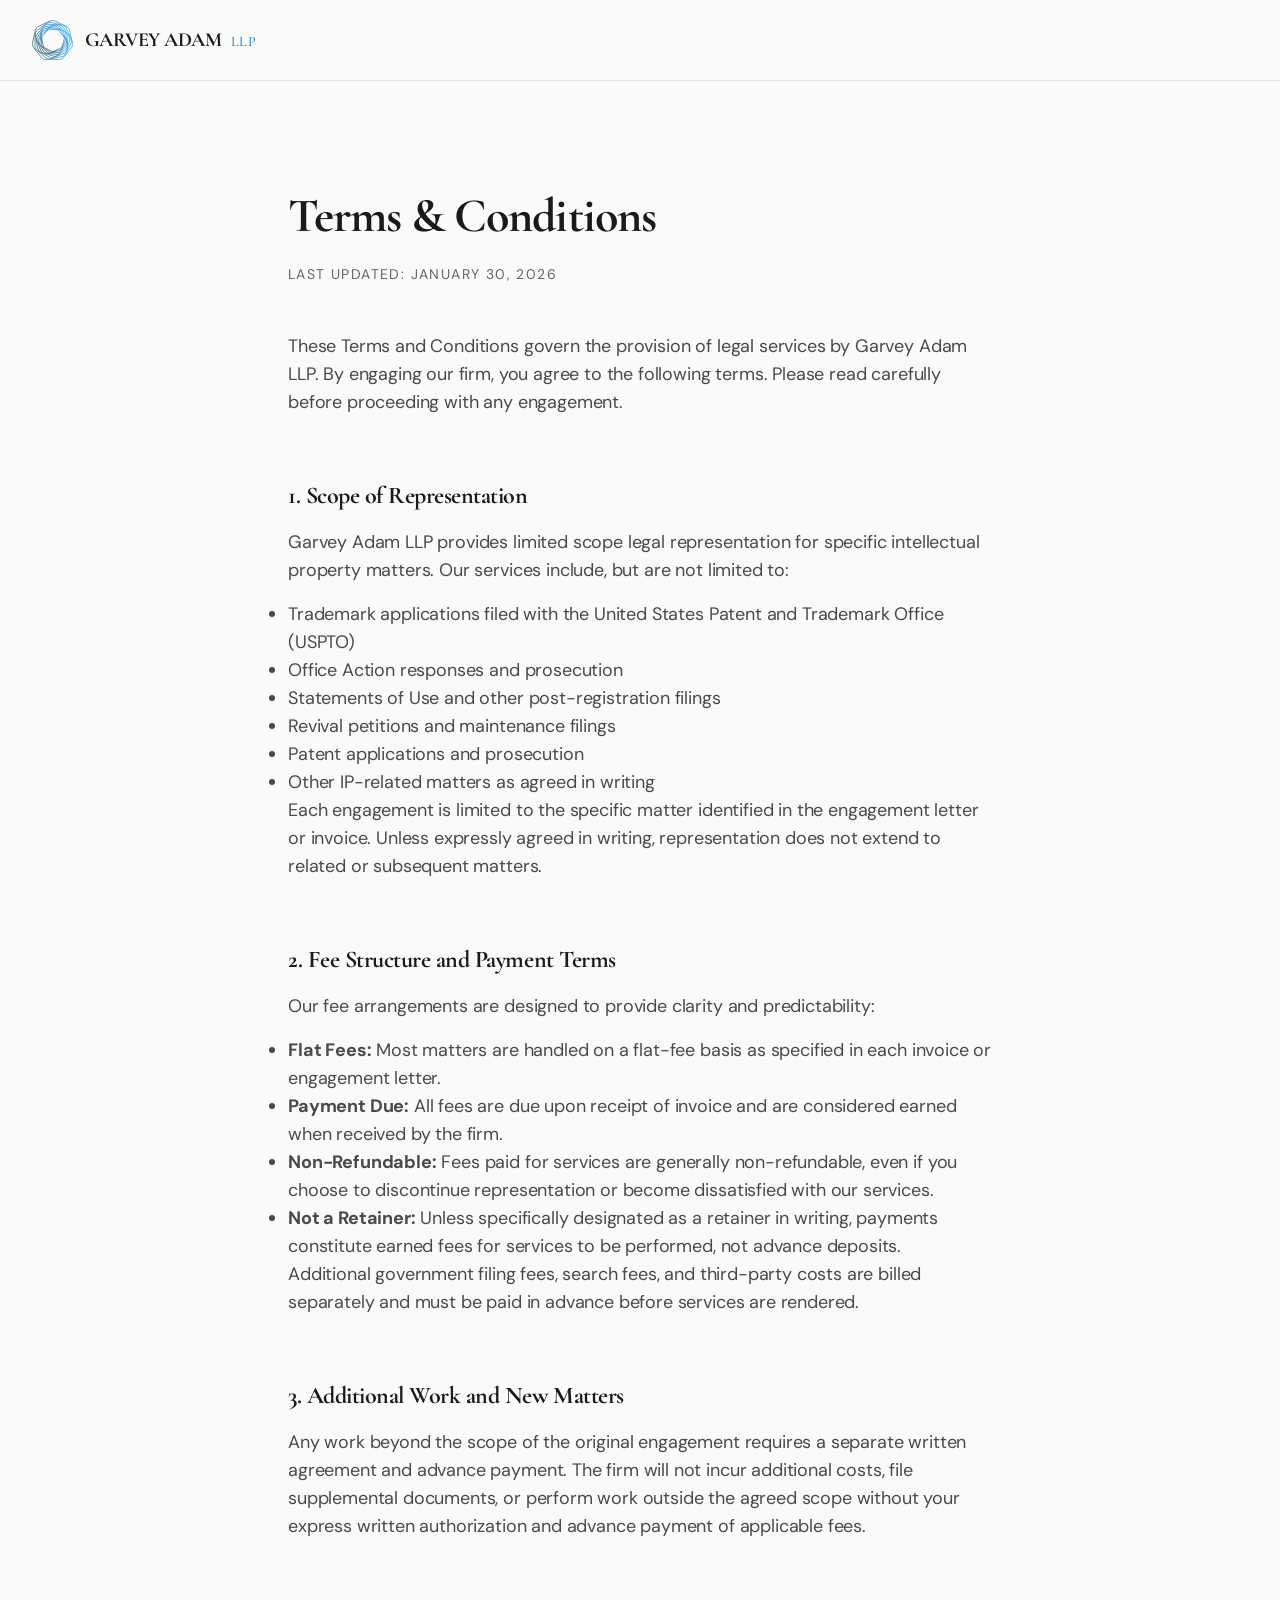
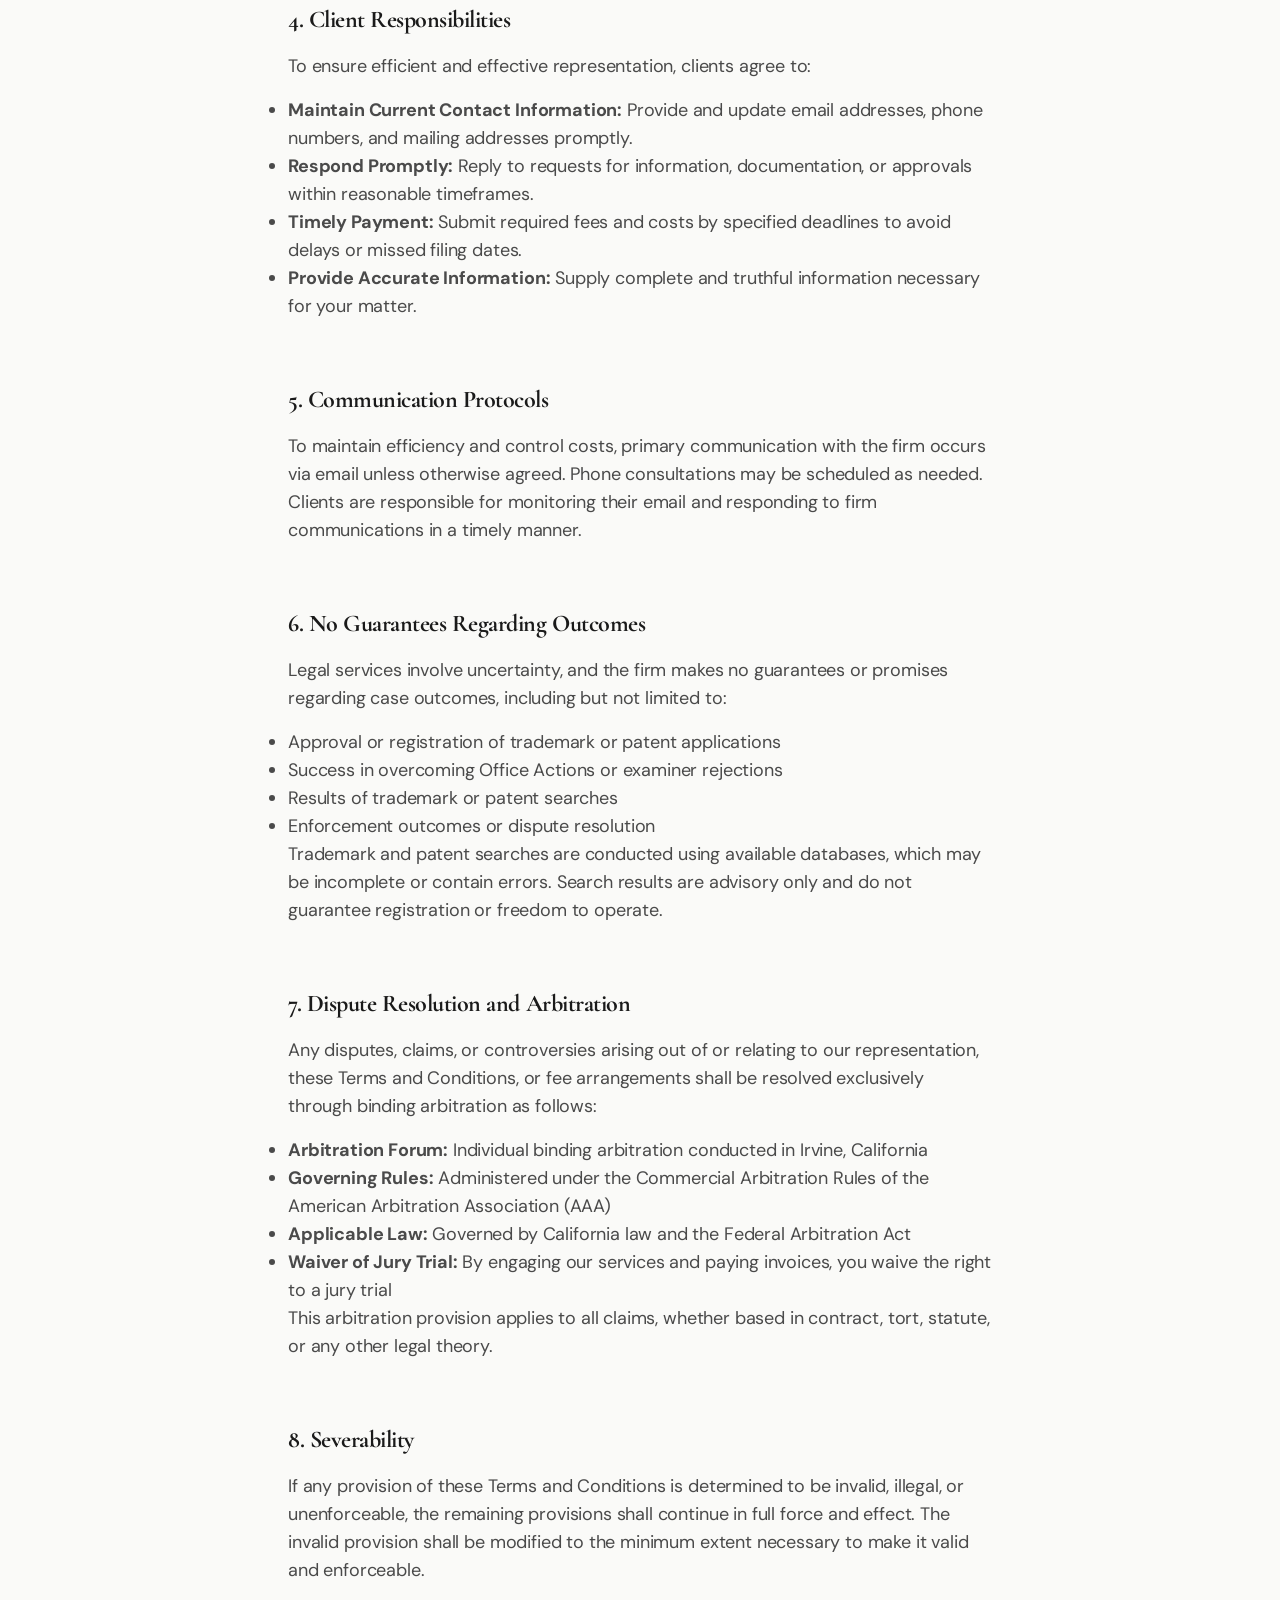
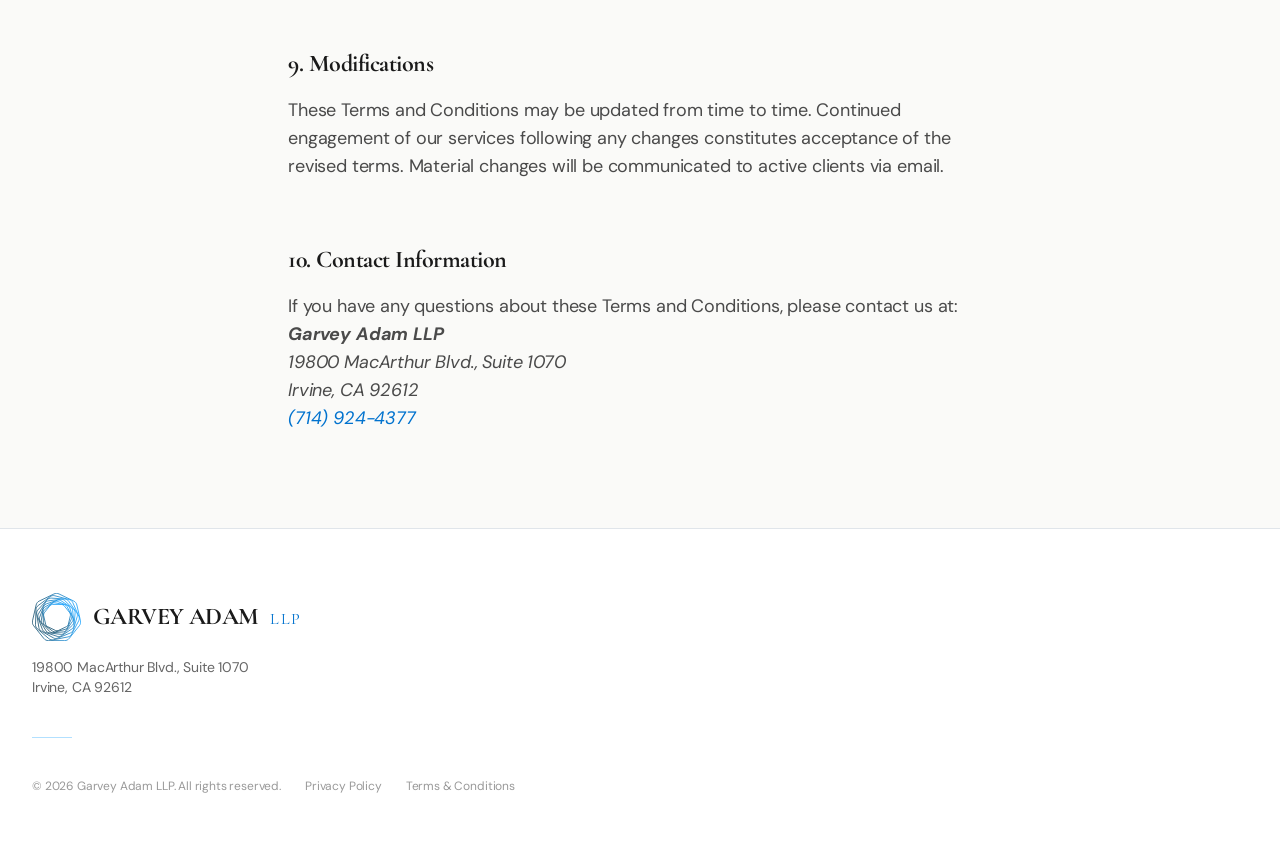
==== terms.html @ da0ab5be "Add files via upload" ====
<!DOCTYPE html>
<html lang="en" class="scroll-smooth">
<head>
  <meta charset="UTF-8" />
  <meta name="viewport" content="width=device-width, initial-scale=1.0" />

  <link rel="icon" type="image/svg+xml" href="favicon.svg">
  <link rel="icon" type="image/png" href="favicon.png">
  <link rel="apple-touch-icon" sizes="180x180" href="/apple-touch-icon.png">
  <link rel="manifest" href="/site.webmanifest">

  <title>Terms & Conditions | Garvey Adam LLP</title>
  <meta name="description" content="Terms and Conditions for Garvey Adam LLP. Engagement terms, fee structure, and service agreements." />
  <meta name="robots" content="index,follow" />
  <link rel="canonical" href="https://garveyadam.com/terms.html" />

  <meta property="og:type" content="website" />
  <meta property="og:title" content="Terms & Conditions | Garvey Adam LLP" />
  <meta property="og:description" content="Engagement terms, fee structure, and service agreements for Garvey Adam LLP." />
  <meta property="og:url" content="https://garveyadam.com/terms.html" />
  <meta property="og:image" content="https://garveyadam.com/og.jpg" />

  <meta name="twitter:card" content="summary_large_image" />
  <meta name="twitter:title" content="Terms & Conditions | Garvey Adam LLP" />
  <meta name="twitter:description" content="Engagement terms, fee structure, and service agreements for Garvey Adam LLP." />
  <meta name="twitter:image" content="https://garveyadam.com/og.jpg" />

  <link rel="preconnect" href="https://fonts.googleapis.com">
  <link rel="preconnect" href="https://fonts.gstatic.com" crossorigin>
  <link href="https://fonts.googleapis.com/css2?family=Cormorant+Garamond:wght@700&display=swap" rel="stylesheet">
  <link href="https://fonts.googleapis.com/css2?family=DM+Sans:wght@400;500;700&display=optional" rel="stylesheet">

  <link rel="stylesheet" href="style.css">
</head>

<body>
  <a href="#main" class="skip-link">Skip to content</a>

  <!-- Sticky Navigation (Simplified for subpage) -->
  <nav class="fixed inset-x-0 top-0 z-50 sticky-nav">
    <div class="max-w-7xl mx-auto px-5 sm:px-8 py-5 flex items-center justify-between gap-6">
      <a href="/" class="nav-logo-link flex items-center gap-3" aria-label="Garvey Adam LLP Home">
        <img src="logo-branded.svg" alt="Garvey Adam LLP" class="h-10 w-auto" width="41" height="40" fetchpriority="high" />
        <div class="leading-none">
          <span class="text-xl font-bold tracking-tight" style="font-family: var(--font-serif);">GARVEY ADAM</span>
          <span class="text-sm tracking-widest ml-1.5" style="color: var(--primary-blue); font-family: var(--font-serif);">LLP</span>
        </div>
      </a>
    </div>
  </nav>

  <main id="main" class="pt-40 sm:pt-48 pb-24">
    <div class="max-w-3xl mx-auto px-5 sm:px-8">

      <h1 class="text-4xl sm:text-5xl mb-6">Terms & Conditions</h1>
      <p class="text-sm uppercase tracking-widest mb-12 text-subdued">Last Updated: January 30, 2026</p>

      <div class="space-y-8 text-lg leading-relaxed text-muted">

        <p>
          These Terms and Conditions govern the provision of legal services by Garvey Adam LLP. By engaging our firm, you agree to the following terms. Please read carefully before proceeding with any engagement.
        </p>

        <section>
          <h2 class="text-2xl font-bold mb-4 mt-16" style="color: var(--charcoal);">1. Scope of Representation</h2>
          <p class="mb-4">
            Garvey Adam LLP provides limited scope legal representation for specific intellectual property matters. Our services include, but are not limited to:
          </p>
          <ul class="list-disc pl-5 space-y-2">
            <li>Trademark applications filed with the United States Patent and Trademark Office (USPTO)</li>
            <li>Office Action responses and prosecution</li>
            <li>Statements of Use and other post-registration filings</li>
            <li>Revival petitions and maintenance filings</li>
            <li>Patent applications and prosecution</li>
            <li>Other IP-related matters as agreed in writing</li>
          </ul>
          <p class="mt-4">
            Each engagement is limited to the specific matter identified in the engagement letter or invoice. Unless expressly agreed in writing, representation does not extend to related or subsequent matters.
          </p>
        </section>

        <section>
          <h2 class="text-2xl font-bold mb-4 mt-16" style="color: var(--charcoal);">2. Fee Structure and Payment Terms</h2>
          <p class="mb-4">
            Our fee arrangements are designed to provide clarity and predictability:
          </p>
          <ul class="list-disc pl-5 space-y-2">
            <li><strong>Flat Fees:</strong> Most matters are handled on a flat-fee basis as specified in each invoice or engagement letter.</li>
            <li><strong>Payment Due:</strong> All fees are due upon receipt of invoice and are considered earned when received by the firm.</li>
            <li><strong>Non-Refundable:</strong> Fees paid for services are generally non-refundable, even if you choose to discontinue representation or become dissatisfied with our services.</li>
            <li><strong>Not a Retainer:</strong> Unless specifically designated as a retainer in writing, payments constitute earned fees for services to be performed, not advance deposits.</li>
          </ul>
          <p class="mt-4">
            Additional government filing fees, search fees, and third-party costs are billed separately and must be paid in advance before services are rendered.
          </p>
        </section>

        <section>
          <h2 class="text-2xl font-bold mb-4 mt-16" style="color: var(--charcoal);">3. Additional Work and New Matters</h2>
          <p>
            Any work beyond the scope of the original engagement requires a separate written agreement and advance payment. The firm will not incur additional costs, file supplemental documents, or perform work outside the agreed scope without your express written authorization and advance payment of applicable fees.
          </p>
        </section>

        <section>
          <h2 class="text-2xl font-bold mb-4 mt-16" style="color: var(--charcoal);">4. Client Responsibilities</h2>
          <p class="mb-4">
            To ensure efficient and effective representation, clients agree to:
          </p>
          <ul class="list-disc pl-5 space-y-2">
            <li><strong>Maintain Current Contact Information:</strong> Provide and update email addresses, phone numbers, and mailing addresses promptly.</li>
            <li><strong>Respond Promptly:</strong> Reply to requests for information, documentation, or approvals within reasonable timeframes.</li>
            <li><strong>Timely Payment:</strong> Submit required fees and costs by specified deadlines to avoid delays or missed filing dates.</li>
            <li><strong>Provide Accurate Information:</strong> Supply complete and truthful information necessary for your matter.</li>
          </ul>
        </section>

        <section>
          <h2 class="text-2xl font-bold mb-4 mt-16" style="color: var(--charcoal);">5. Communication Protocols</h2>
          <p>
            To maintain efficiency and control costs, primary communication with the firm occurs via email unless otherwise agreed. Phone consultations may be scheduled as needed. Clients are responsible for monitoring their email and responding to firm communications in a timely manner.
          </p>
        </section>

        <section>
          <h2 class="text-2xl font-bold mb-4 mt-16" style="color: var(--charcoal);">6. No Guarantees Regarding Outcomes</h2>
          <p class="mb-4">
            Legal services involve uncertainty, and the firm makes no guarantees or promises regarding case outcomes, including but not limited to:
          </p>
          <ul class="list-disc pl-5 space-y-2">
            <li>Approval or registration of trademark or patent applications</li>
            <li>Success in overcoming Office Actions or examiner rejections</li>
            <li>Results of trademark or patent searches</li>
            <li>Enforcement outcomes or dispute resolution</li>
          </ul>
          <p class="mt-4">
            Trademark and patent searches are conducted using available databases, which may be incomplete or contain errors. Search results are advisory only and do not guarantee registration or freedom to operate.
          </p>
        </section>

        <section>
          <h2 class="text-2xl font-bold mb-4 mt-16" style="color: var(--charcoal);">7. Dispute Resolution and Arbitration</h2>
          <p class="mb-4">
            Any disputes, claims, or controversies arising out of or relating to our representation, these Terms and Conditions, or fee arrangements shall be resolved exclusively through binding arbitration as follows:
          </p>
          <ul class="list-disc pl-5 space-y-2">
            <li><strong>Arbitration Forum:</strong> Individual binding arbitration conducted in Irvine, California</li>
            <li><strong>Governing Rules:</strong> Administered under the Commercial Arbitration Rules of the American Arbitration Association (AAA)</li>
            <li><strong>Applicable Law:</strong> Governed by California law and the Federal Arbitration Act</li>
            <li><strong>Waiver of Jury Trial:</strong> By engaging our services and paying invoices, you waive the right to a jury trial</li>
          </ul>
          <p class="mt-4">
            This arbitration provision applies to all claims, whether based in contract, tort, statute, or any other legal theory.
          </p>
        </section>

        <section>
          <h2 class="text-2xl font-bold mb-4 mt-16" style="color: var(--charcoal);">8. Severability</h2>
          <p>
            If any provision of these Terms and Conditions is determined to be invalid, illegal, or unenforceable, the remaining provisions shall continue in full force and effect. The invalid provision shall be modified to the minimum extent necessary to make it valid and enforceable.
          </p>
        </section>

        <section>
          <h2 class="text-2xl font-bold mb-4 mt-16" style="color: var(--charcoal);">9. Modifications</h2>
          <p>
            These Terms and Conditions may be updated from time to time. Continued engagement of our services following any changes constitutes acceptance of the revised terms. Material changes will be communicated to active clients via email.
          </p>
        </section>

        <section>
          <h2 class="text-2xl font-bold mb-4 mt-16" style="color: var(--charcoal);">10. Contact Information</h2>
          <p>
            If you have any questions about these Terms and Conditions, please contact us at:
          </p>
          <address class="mt-4 not-italic">
            <strong>Garvey Adam LLP</strong><br>
            19800 MacArthur Blvd., Suite 1070<br>
            Irvine, CA 92612<br>
            <a href="tel:7149244377" style="color: var(--primary-blue);" class="hover:underline">(714) 924-4377</a>
          </address>
        </section>

      </div>
    </div>
  </main>

  <footer class="py-16 border-t" style="border-color: var(--border-light); background: var(--surface);">
    <div class="max-w-7xl mx-auto px-5 sm:px-8">
      <div class="flex items-center gap-3 mb-4">
        <img src="logo-branded.svg" alt="Garvey Adam LLP" class="h-12 w-auto" width="49" height="48" loading="lazy" />
        <div class="leading-none">
          <span class="text-2xl font-bold tracking-tight" style="font-family: var(--font-serif);">GARVEY ADAM</span>
          <span class="text-base tracking-widest ml-2" style="color: var(--primary-blue); font-family: var(--font-serif);">LLP</span>
        </div>
      </div>

      <p class="text-sm mb-6 text-subdued">
        19800 MacArthur Blvd., Suite 1070<br>
        Irvine, CA 92612
      </p>

      <div class="detail-line" aria-hidden="true" style="margin: 2.5rem 0; opacity: 0.3;"></div>

      <div class="text-xs flex flex-wrap gap-6 text-faint">
        <p>
          © <span id="year"></span> Garvey Adam LLP. All rights reserved.
        </p>
        <a href="privacy-policy.html" class="hover:text-black transition-colors">Privacy Policy</a>
        <a href="terms.html" class="hover:text-black transition-colors">Terms & Conditions</a>
      </div>
    </div>
  </footer>

  <script>
    document.getElementById('year').textContent = new Date().getFullYear();
  </script>
</body>
</html>
---- style.css ----
/* =========================================
   1. VARIABLES & RESET (UPDATED)
   ========================================= */
:root {
  /* Brand colors */
  --accent-blue: #0099FF;
  --primary-blue: #0072CE;
  --navy-blue: #003D5C;
  --navy-dark: #002847;
  --charcoal: #1A1A1A;
  --off-white: #FAFAF8;
  --surface: #ffffff;
  --border-light: #E0E5EA;

  /* Text hierarchy */
  --text-muted: #4A4A4A;
  --text-subdued: #666666;
  --text-faint: #999999;

  /* Semantic */
  --error: #d32f2f;

  /* RGB variants for alpha-composited values */
  --accent-blue-rgb: 0, 153, 255;
  --off-white-rgb: 250, 250, 248;
  --charcoal-rgb: 26, 26, 26;
  --primary-blue-rgb: 0, 114, 206;

  /* Typography */
  --font-sans: 'DM Sans', sans-serif;
  --font-serif: 'Cormorant Garamond', serif;
}

*, *::before, *::after {
  box-sizing: border-box;
  margin: 0;
  padding: 0;
  border-width: 0;
  border-style: solid;
  border-color: currentColor;
  -webkit-font-smoothing: antialiased;
  -moz-osx-font-smoothing: grayscale;
}

html { scroll-behavior: smooth; }

body {
  font-family: var(--font-sans);
  background-color: var(--off-white);
  color: var(--charcoal);
  letter-spacing: -0.01em;
  line-height: 1.5;
}

/* FIX: Remove default link underlines */
a {
  text-decoration: none;
  color: inherit;
  background-color: transparent;
}

/* FIX: Force buttons to use your custom font */
button, input, optgroup, select, textarea {
  font-family: inherit;
  font-size: 100%;
  line-height: inherit;
  color: inherit;
  margin: 0;
  padding: 0;
}

img, svg, video, canvas, audio, iframe, embed, object {
  display: block;
  vertical-align: middle;
}

img { max-width: 100%; height: auto; }

h1, h2, h3, h4 {
  font-family: var(--font-serif);
  color: var(--charcoal);
  font-weight: 700;
  letter-spacing: -0.02em;
  line-height: 1.2;
}

/* =========================================
   2. LAYOUT & UTILITIES (Compiled from Tailwind)
   ========================================= */
.max-w-7xl { max-width: 80rem; margin-left: auto; margin-right: auto; }
.max-w-3xl { max-width: 48rem; }
.max-w-2xl { max-width: 42rem; }
.mx-auto { margin-left: auto; margin-right: auto; }
.w-full { width: 100%; }
.h-10 { height: 2.5rem; }
.h-12 { height: 3rem; }
.w-auto { width: auto; }

/* Spacing & Positioning */
.fixed { position: fixed; }
.relative { position: relative; }
.absolute { position: absolute; }
.inset-x-0 { left: 0; right: 0; }
.top-0 { top: 0; }
.z-50 { z-index: 50; }

.p-6 { padding: 1.5rem; }
.p-8 { padding: 2rem; }
.p-10 { padding: 2.5rem; }
.p-12 { padding: 3rem; }
.px-5 { padding-left: 1.25rem; padding-right: 1.25rem; }
.py-5 { padding-top: 1.25rem; padding-bottom: 1.25rem; }
.py-12 { padding-top: 3rem; padding-bottom: 3rem; }
.py-16 { padding-top: 4rem; padding-bottom: 4rem; }
.py-20 { padding-top: 5rem; padding-bottom: 5rem; }
.py-24 { padding-top: 6rem; padding-bottom: 6rem; }
.pt-40 { padding-top: 10rem; }
.pb-24 { padding-bottom: 6rem; }

.mt-3 { margin-top: 0.75rem; }
.mt-6 { margin-top: 1.5rem; }
.mt-10 { margin-top: 2.5rem; }
.mt-16 { margin-top: 4rem; }
.mb-3 { margin-bottom: 0.75rem; }
.mb-4 { margin-bottom: 1rem; }
.mb-5 { margin-bottom: 1.25rem; }
.mb-6 { margin-bottom: 1.5rem; }
.mb-12 { margin-bottom: 3rem; }
.ml-1\.5 { margin-left: 0.375rem; }
.ml-2 { margin-left: 0.5rem; }

/* Flexbox & Grid */
.flex { display: flex; }
.flex-col { flex-direction: column; }
.items-center { align-items: center; }
.items-start { align-items: flex-start; }
.justify-between { justify-content: space-between; }
.gap-3 { gap: 0.75rem; }
.gap-4 { gap: 1rem; }
.gap-6 { gap: 1.5rem; }
.gap-8 { gap: 2rem; }
.gap-10 { gap: 2.5rem; }
.gap-12 { gap: 3rem; }
.gap-16 { gap: 4rem; }
.shrink-0 { flex-shrink: 0; }
.leading-none { line-height: 1; }

.grid { display: grid; }
.space-y-4 > * + * { margin-top: 1rem; }
.space-y-6 > * + * { margin-top: 1.5rem; }

/* Typography */
.text-xs { font-size: 0.75rem; line-height: 1rem; }
.text-sm { font-size: 0.875rem; line-height: 1.25rem; }
.text-base { font-size: 1rem; line-height: 1.5rem; }
.text-lg { font-size: 1.125rem; line-height: 1.75rem; }
.text-xl { font-size: 1.25rem; line-height: 1.75rem; }
.text-2xl { font-size: 1.5rem; line-height: 2rem; }
.text-3xl { font-size: 1.875rem; line-height: 2.25rem; }
.text-4xl { font-size: 2.25rem; line-height: 2.5rem; }
.text-5xl { font-size: 3rem; line-height: 1; }

.font-bold { font-weight: 700; }
.font-semibold { font-weight: 600; }
.uppercase { text-transform: uppercase; }
.tracking-tight { letter-spacing: -0.025em; }
.tracking-widest { letter-spacing: 0.1em; }
.text-center { text-align: center; }
.whitespace-nowrap { white-space: nowrap; }

/* Colors & Decor */
.text-white { color: #fff; }
.text-muted { color: var(--text-muted); }
.text-subdued { color: var(--text-subdued); }
.text-faint { color: var(--text-faint); }
.bg-surface { background: var(--surface); }
.border-y { border-top-width: 1px; border-bottom-width: 1px; }
.border-t { border-top-width: 1px; }
.hidden { display: none; }

/* =========================================
   3. RESPONSIVE BREAKPOINTS (Media Queries)
   ========================================= */
@media (min-width: 640px) {
  .sm\:px-8 { padding-left: 2rem; padding-right: 2rem; }
  .sm\:inline { display: inline; }
  .sm\:p-8 { padding: 2rem; }
  .sm\:pt-48 { padding-top: 12rem; }
  .sm\:pb-32 { padding-bottom: 8rem; }
  .sm\:py-20 { padding-top: 5rem; padding-bottom: 5rem; }
  .sm\:py-32 { padding-top: 8rem; padding-bottom: 8rem; }
  .sm\:text-6xl { font-size: 3.75rem; line-height: 1; }
  .sm\:text-5xl { font-size: 3rem; line-height: 1; }
  .sm\:text-4xl { font-size: 2.25rem; line-height: 2.5rem; }
  .sm\:flex-row { flex-direction: row; }
  .sm\:grid-cols-2 { grid-template-columns: repeat(2, minmax(0, 1fr)); }
}

@media (min-width: 768px) {
  .md\:grid-cols-2 { grid-template-columns: repeat(2, minmax(0, 1fr)); }
  .md\:grid-cols-3 { grid-template-columns: repeat(3, minmax(0, 1fr)); }
  .md\:col-span-2 { grid-column: span 2 / span 2; }
}

@media (min-width: 1024px) {
  .lg\:flex { display: flex; }
  .lg\:hidden { display: none !important; }
  .lg\:grid-cols-12 { grid-template-columns: repeat(12, minmax(0, 1fr)); }
  .lg\:grid-cols-3 { grid-template-columns: repeat(3, minmax(0, 1fr)); }
  .lg\:col-span-12 { grid-column: span 12 / span 12; }
  .lg\:col-span-7 { grid-column: span 7 / span 7; }
  .lg\:col-span-6 { grid-column: span 6 / span 6; }
  .lg\:col-span-5 { grid-column: span 5 / span 5; }
  .lg\:col-span-3 { grid-column: span 3 / span 3; }
  .lg\:p-12 { padding: 3rem; }
  .lg\:gap-8 { gap: 2rem; }
  .lg\:text-7xl { font-size: 4.5rem; line-height: 1; }
  .lg\:flex-row { flex-direction: row; }
  .lg\:w-auto { width: auto; }
  .lg\:mt-64 { margin-top: 16rem; }
}

/* =========================================
   4. CUSTOM COMPONENTS (From your original <style>)
   ========================================= */
.cal-embed-frame {
  width: 100%;
  height: 660px;
  overflow: hidden;
  border-radius: 0.75rem;
  position: relative;
}
@media (max-width: 640px) { .cal-embed-frame { height: 750px; } }

.hero-pattern {
  background: linear-gradient(135deg, var(--navy-blue) 0%, var(--navy-dark) 100%);
  background-image:
    repeating-linear-gradient(0deg, transparent, transparent 2px, rgba(var(--accent-blue-rgb), 0.03) 2px, rgba(var(--accent-blue-rgb), 0.03) 4px),
    repeating-linear-gradient(90deg, transparent, transparent 2px, rgba(var(--accent-blue-rgb), 0.03) 2px, rgba(var(--accent-blue-rgb), 0.03) 4px),
    linear-gradient(135deg, var(--navy-blue) 0%, var(--navy-dark) 100%);
  position: relative;
  overflow: hidden;
}
.hero-pattern::before {
  content: '';
  position: absolute;
  top: -50%;
  right: -20%;
  width: 800px;
  height: 800px;
  background: radial-gradient(circle, rgba(var(--accent-blue-rgb), 0.15) 0%, transparent 70%);
  will-change: transform;
}
@media (prefers-reduced-motion: no-preference) {
  .hero-pattern::before {
    animation: float 20s ease-in-out infinite;
  }
}
@keyframes float {
  0%, 100% { transform: translate(0, 0); }
  50% { transform: translate(-30px, -30px); }
}

.sticky-nav {
  background: rgba(var(--off-white-rgb), 0.95);
  backdrop-filter: blur(12px);
  border-bottom: 1px solid var(--border-light);
}

.card {
  border: 1px solid var(--border-light);
  background: var(--surface);
  position: relative;
}
.card-hover {
  transition: transform 0.3s cubic-bezier(0.4, 0, 0.2, 1), box-shadow 0.3s cubic-bezier(0.4, 0, 0.2, 1), border-color 0.3s ease;
}
.card-hover::after {
  content: '';
  position: absolute;
  top: 0; left: 0; right: 0; height: 1px;
  background: linear-gradient(90deg, transparent, var(--accent-blue), transparent);
  opacity: 0;
  transition: opacity 0.4s ease;
  pointer-events: none;
}
.card-hover:hover {
  transform: translateY(-4px);
  box-shadow: 0 20px 40px rgba(var(--charcoal-rgb), 0.08);
  border-color: var(--accent-blue);
}
.card-hover:hover::after { opacity: 1; }

.btn-primary {
  background: var(--charcoal);
  color: var(--off-white);
  padding: 1rem 2rem;
  font-size: 0.8125rem;
  font-weight: 700;
  text-transform: uppercase;
  letter-spacing: 0.1em;
  border: 2px solid var(--charcoal);
  transition: all 0.3s ease;
  position: relative;
  overflow: hidden;
  display: inline-block;
  cursor: pointer;
}
.btn-primary::before {
  content: '';
  position: absolute;
  top: 0; left: -100%; width: 100%; height: 100%;
  background: var(--primary-blue);
  transition: left 0.4s ease;
  z-index: 0;
  pointer-events: none;
}
.btn-primary:hover::before { left: 0; }
.btn-primary span { position: relative; z-index: 1; }
.btn-primary:hover { border-color: var(--primary-blue); color: white; }

.btn-secondary {
  background: transparent;
  color: var(--charcoal);
  padding: 1rem 2rem;
  font-size: 0.8125rem;
  font-weight: 700;
  text-transform: uppercase;
  letter-spacing: 0.1em;
  border: 2px solid var(--charcoal);
  transition: all 0.3s ease;
  display: inline-block;
}
.btn-secondary:hover { background: var(--charcoal); color: var(--off-white); }

.section-number {
  font-family: var(--font-serif);
  font-size: 0.75rem;
  font-weight: 600;
  color: var(--accent-blue);
  letter-spacing: 0.15em;
  text-transform: uppercase;
  margin-bottom: 1rem;
  display: flex;
  align-items: center;
  gap: 1rem;
}
.section-number::after {
  content: '';
  flex: 1;
  height: 1px;
  background: linear-gradient(90deg, var(--accent-blue), transparent);
  max-width: 60px;
}

.detail-line {
  width: 40px; height: 1px;
  background: var(--accent-blue);
  margin: 1.5rem 0;
}

/* Animations */
@keyframes fadeInUp {
  from { opacity: 0; transform: translateY(30px); }
  to { opacity: 1; transform: translateY(0); }
}
.animate-in { animation: fadeInUp 0.8s ease-out forwards; }
.animate-delay-2 { animation-delay: 0.2s; opacity: 0; animation-fill-mode: forwards; }
.animate-delay-3 { animation-delay: 0.3s; opacity: 0; animation-fill-mode: forwards; }

.skip-link {
  position: absolute; left: -999px; width: 1px; height: 1px; overflow: hidden;
}
.skip-link:focus {
  left: 1rem; top: 1rem; width: auto; height: auto;
  padding: 0.75rem 1rem; background: var(--charcoal); color: var(--off-white); z-index: 1000;
}

/* Decorative */
.corner-accent {
  position: absolute; width: 20px; height: 20px;
  border: 1px solid var(--accent-blue); opacity: 0.4;
}
.corner-accent.top-left { top: -1px; left: -1px; border-right: none; border-bottom: none; }
.corner-accent.bottom-right { bottom: -1px; right: -1px; border-left: none; border-top: none; }

/* Utilities helpers */
.hover\:text-black:hover { color: #000 !important; }
.transition-colors { transition-property: color, background-color, border-color, text-decoration-color, fill, stroke; transition-timing-function: cubic-bezier(0.4, 0, 0.2, 1); transition-duration: 150ms; }

/* =========================================
   5. MOBILE NAVIGATION
   ========================================= */

/* Hamburger toggle button */
.hamburger-btn {
  display: flex;
  flex-direction: column;
  justify-content: center;
  align-items: center;
  width: 44px;
  height: 44px;
  gap: 5px;
  cursor: pointer;
  background: none;
  border: none;
  padding: 0;
  flex-shrink: 0;
  position: relative;
  z-index: 1;
}
.hamburger-bar {
  display: block;
  width: 22px;
  height: 1.5px;
  background: var(--charcoal);
  transition: transform 0.3s ease, opacity 0.2s ease;
  transform-origin: center;
}
.hamburger-btn[aria-expanded="true"] .hamburger-bar:nth-child(1) {
  transform: translateY(6.5px) rotate(45deg);
}
.hamburger-btn[aria-expanded="true"] .hamburger-bar:nth-child(2) {
  opacity: 0;
  transform: scaleX(0);
}
.hamburger-btn[aria-expanded="true"] .hamburger-bar:nth-child(3) {
  transform: translateY(-6.5px) rotate(-45deg);
}

/* Mobile menu drawer — positioned below nav bar */
.mobile-menu {
  position: absolute;
  top: 100%;
  left: 0;
  right: 0;
  background: rgba(var(--off-white-rgb), 0.98);
  backdrop-filter: blur(16px);
  -webkit-backdrop-filter: blur(16px);
  border-bottom: 1px solid var(--border-light);
  transform: translateY(-8px);
  opacity: 0;
  visibility: hidden;
  transition: transform 0.25s ease, opacity 0.25s ease, visibility 0s linear 0.25s;
  z-index: 49;
}
.mobile-menu.is-open {
  transform: translateY(0);
  opacity: 1;
  visibility: visible;
  transition: transform 0.25s ease, opacity 0.25s ease, visibility 0s linear 0s;
}

/* Mobile nav links */
.mobile-nav-link {
  display: block;
  font-family: var(--font-sans);
  font-size: 0.75rem;
  font-weight: 700;
  text-transform: uppercase;
  letter-spacing: 0.1em;
  color: var(--text-subdued);
  padding: 1rem 0;
  border-bottom: 1px solid var(--border-light);
  transition: color 0.15s ease;
}
.mobile-nav-link:hover,
.mobile-nav-link:focus-visible {
  color: var(--charcoal);
  outline: none;
}
.mobile-nav-link:focus-visible {
  outline: 2px solid var(--accent-blue);
  outline-offset: 2px;
}
.mobile-nav-phone {
  display: block;
  font-family: var(--font-serif);
  font-size: 1.25rem;
  font-weight: 700;
  color: var(--primary-blue);
  margin-bottom: 1rem;
  letter-spacing: -0.01em;
}

/* =========================================
   6. CONTACT FORM STYLES
   ========================================= */
.form-group {
  margin-bottom: 1.5rem;
}

.form-label {
  display: block;
  font-family: var(--font-sans);
  font-size: 0.75rem;
  font-weight: 700;
  color: var(--navy-blue);
  margin-bottom: 0.5rem;
}

.form-input, .form-select, .form-textarea {
  width: 100%;
  padding: 0.75rem 1rem;
  background-color: var(--surface);
  border: 1px solid var(--border-light);
  color: var(--charcoal);
  font-family: var(--font-sans);
  font-size: 0.95rem;
  border-radius: 0; /* Sharp edges for legal/professional look */
  transition: all 0.3s ease;
  appearance: none; /* Removes default browser styles */
}

/* Add a subtle brand-colored border on focus */
.form-input:focus, .form-select:focus, .form-textarea:focus {
  outline: none;
  border-color: var(--primary-blue);
  box-shadow: 0 0 0 3px rgba(var(--primary-blue-rgb), 0.1);
}

.form-textarea {
  min-height: 120px;
  resize: vertical;
}

/* Custom dropdown arrow */
.select-wrapper {
  position: relative;
}
.select-wrapper::after {
  content: "↓";
  position: absolute;
  right: 1rem;
  top: 50%;
  transform: translateY(-50%);
  font-size: 0.8rem;
  color: var(--primary-blue);
  pointer-events: none;
}

/* =========================================
   6. MOTION & ACCESSIBILITY
   ========================================= */

/* Reduce all motion when the user has requested it */
@media (prefers-reduced-motion: reduce) {
  *, *::before, *::after {
    animation-duration: 0.01ms !important;
    animation-iteration-count: 1 !important;
    transition-duration: 0.01ms !important;
  }
  /* Prevent opacity-0 elements from becoming permanently invisible */
  .animate-delay-2,
  .animate-delay-3 {
    opacity: 1 !important;
  }
  /* Disable smooth scrolling (can trigger motion sickness) */
  html {
    scroll-behavior: auto;
  }
}

/* Focus-visible: explicit, brand-consistent focus rings */
a:focus-visible,
button:focus-visible {
  outline: 2px solid var(--accent-blue);
  outline-offset: 3px;
  border-radius: 1px;
}
.form-input:focus-visible,
.form-select:focus-visible,
.form-textarea:focus-visible {
  outline: none; /* Already handled by border-color + box-shadow in focus rule */
}

/* =========================================
   7. DELIGHT & MICRO-INTERACTIONS
   ========================================= */

/* Nav link underline draw — left-to-right reveal on hover */
.nav-link-animated {
  position: relative;
}
.nav-link-animated::after {
  content: '';
  position: absolute;
  left: 0;
  bottom: -2px;
  width: 100%;
  height: 1px;
  background: var(--charcoal);
  transform: scaleX(0);
  transform-origin: left center;
  transition: transform 0.25s cubic-bezier(0.25, 1, 0.5, 1);
}
.nav-link-animated:hover::after,
.nav-link-animated:focus-visible::after {
  transform: scaleX(1);
}

/* Logo nav link — subtle opacity lift on hover */
.nav-logo-link {
  transition: opacity 0.2s ease;
}
.nav-logo-link:hover {
  opacity: 0.75;
}

/* Button tactile press feedback */
.btn-primary:active,
.btn-secondary:active {
  transform: translateY(1px);
}

/* Animated SVG checkmark for form success */
@keyframes check-stroke {
  from {
    stroke-dashoffset: 48;
  }
  to {
    stroke-dashoffset: 0;
  }
}
@keyframes check-circle {
  from {
    stroke-dashoffset: 157;
    opacity: 0;
  }
  to {
    stroke-dashoffset: 0;
    opacity: 1;
  }
}
.checkmark-svg {
  width: 64px;
  height: 64px;
  margin: 0 auto 1.25rem;
  display: block;
}
.checkmark-circle {
  fill: none;
  stroke: var(--primary-blue);
  stroke-width: 2;
  stroke-dasharray: 157;
  stroke-dashoffset: 157;
  animation: check-circle 0.5s cubic-bezier(0.25, 1, 0.5, 1) 0.1s forwards;
}
.checkmark-check {
  fill: none;
  stroke: var(--primary-blue);
  stroke-width: 2.5;
  stroke-linecap: round;
  stroke-linejoin: round;
  stroke-dasharray: 48;
  stroke-dashoffset: 48;
  animation: check-stroke 0.35s cubic-bezier(0.25, 1, 0.5, 1) 0.55s forwards;
}

@media (prefers-reduced-motion: reduce) {
  .nav-link-animated::after {
    transition: none;
  }
  .checkmark-circle,
  .checkmark-check {
    animation: none;
    stroke-dashoffset: 0;
    opacity: 1;
  }
}
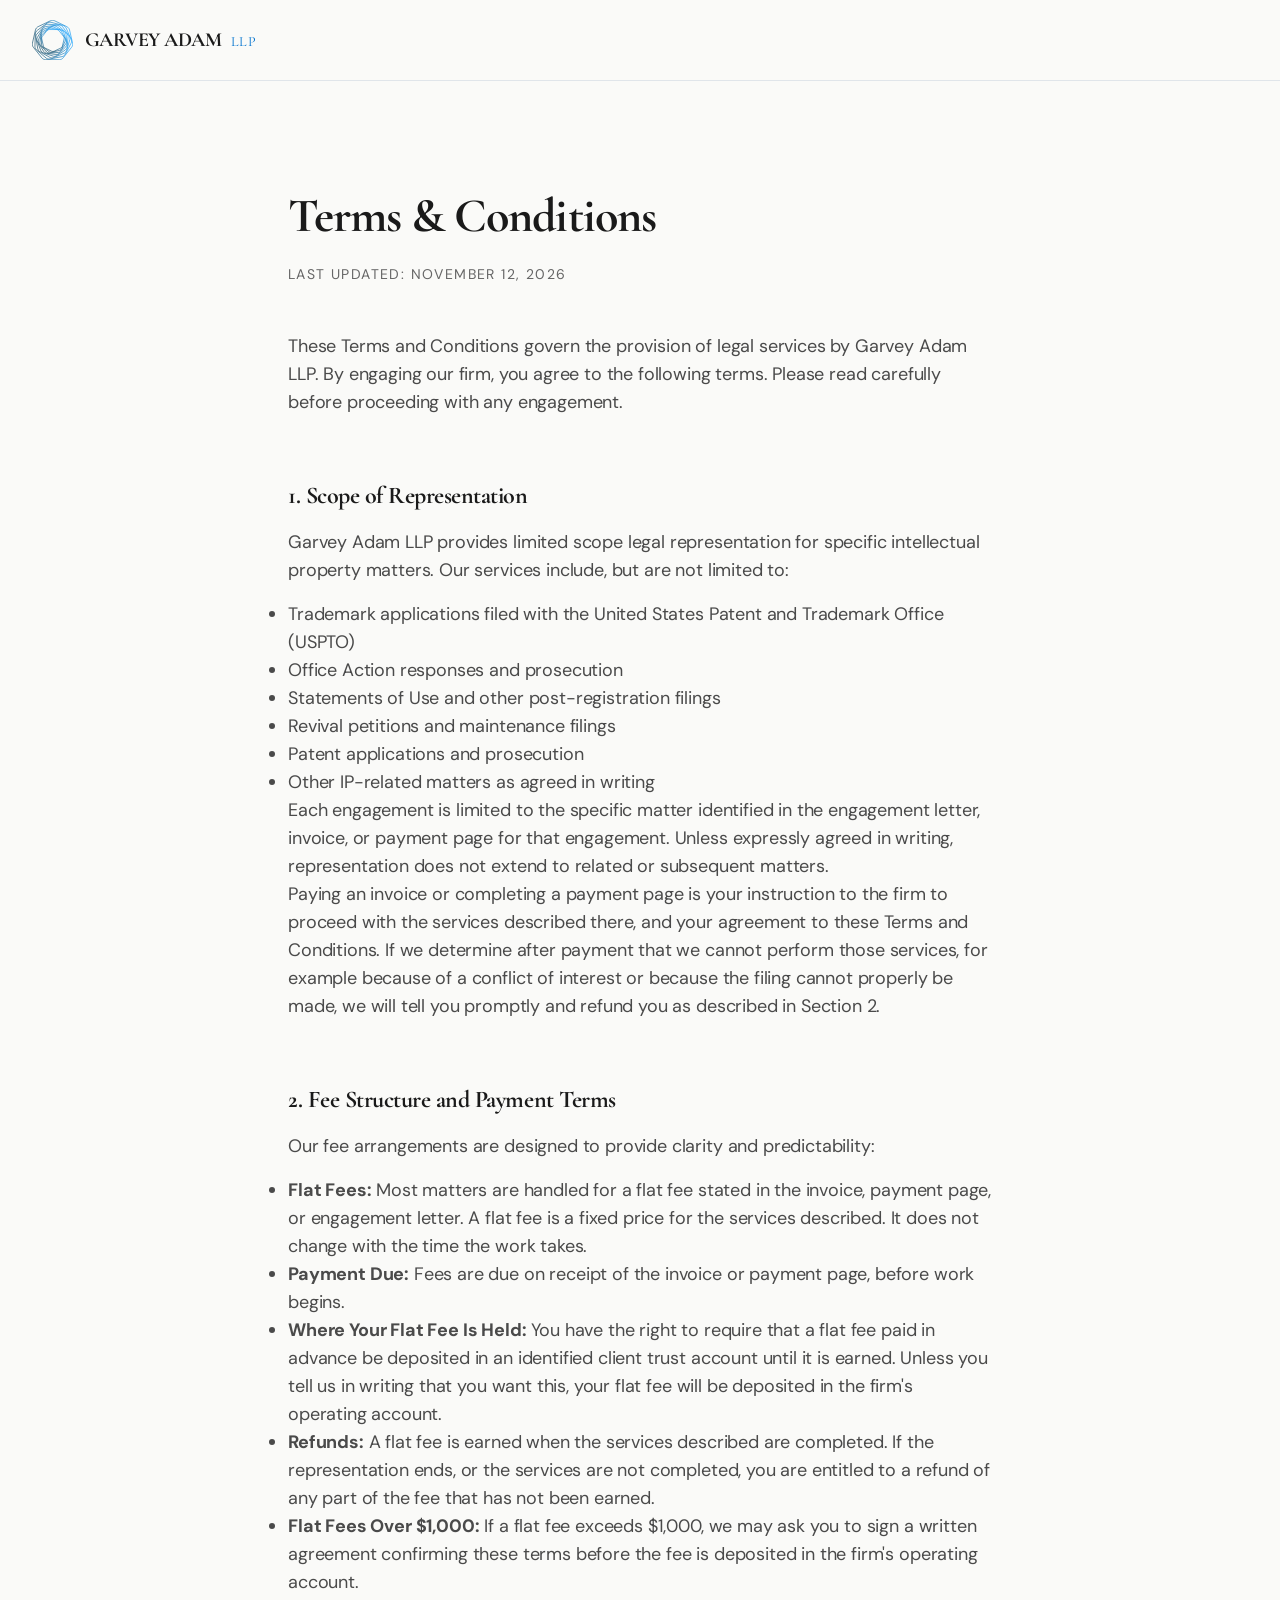
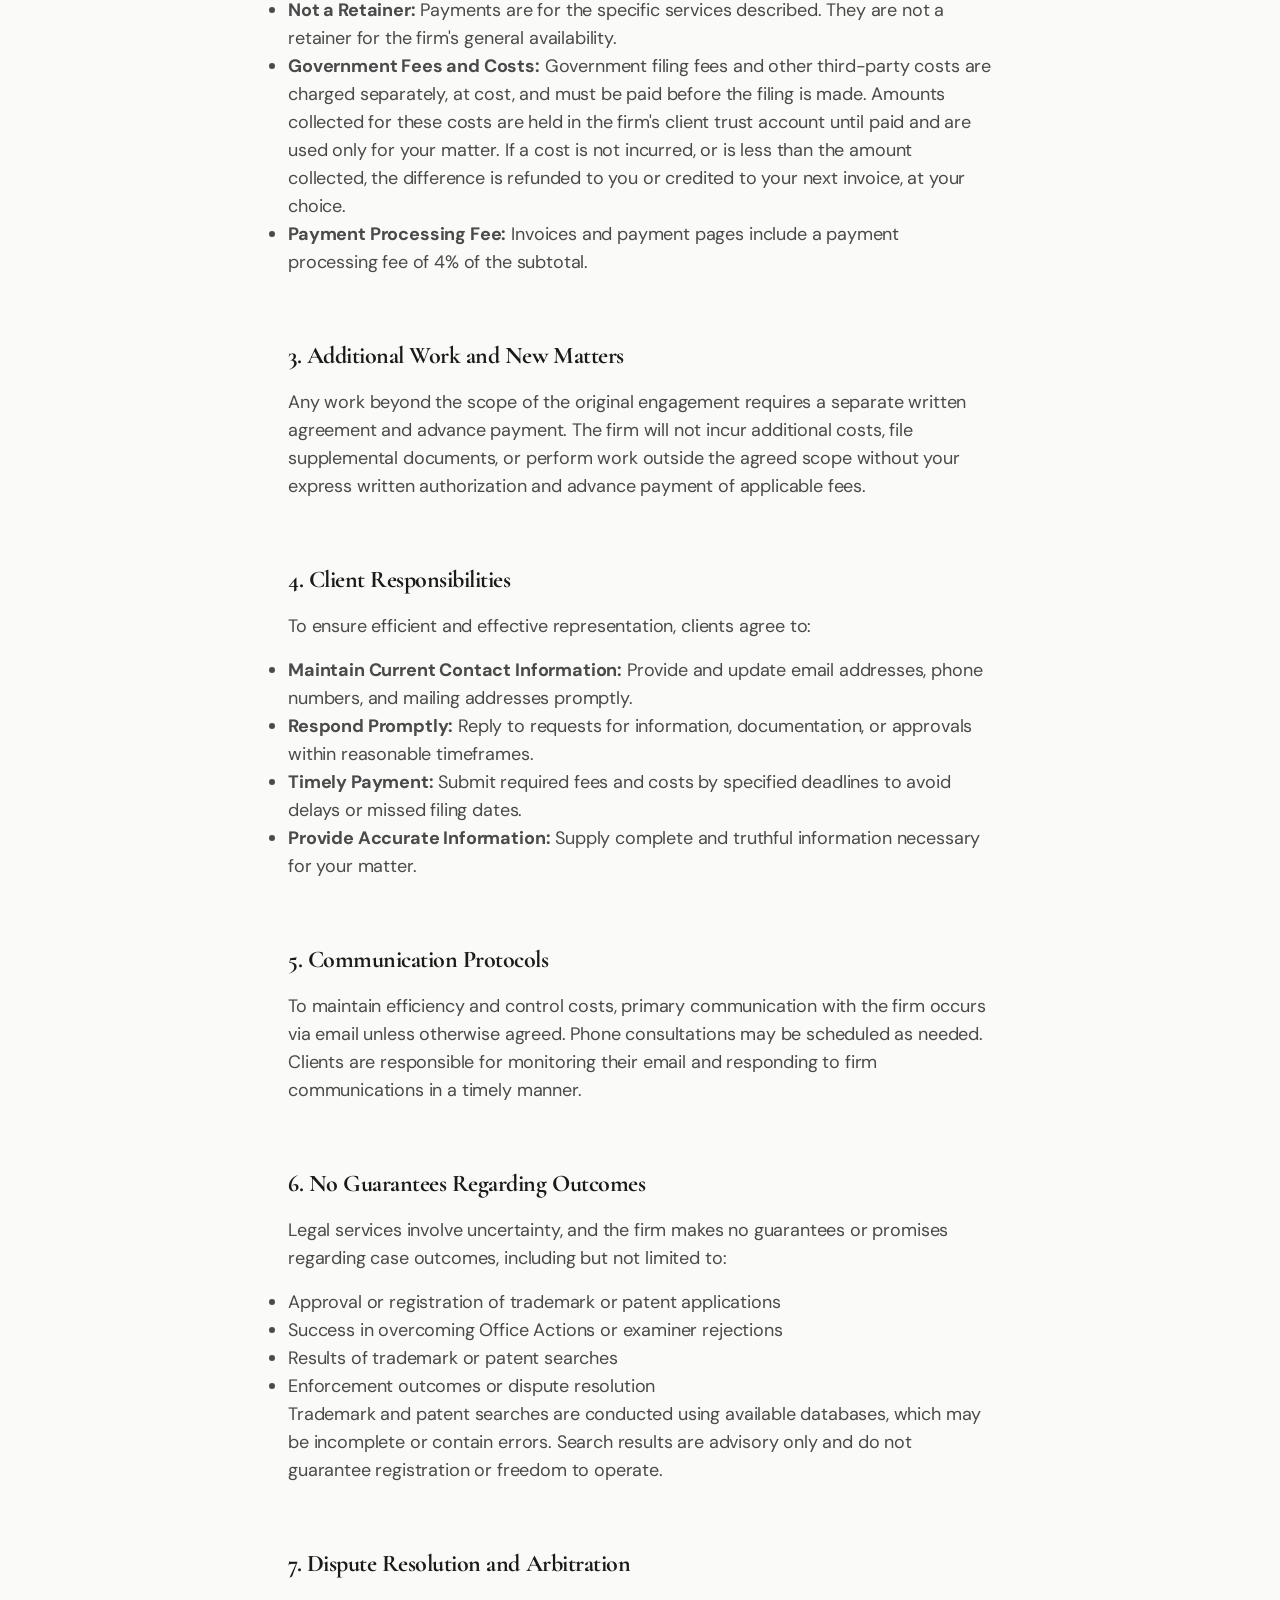
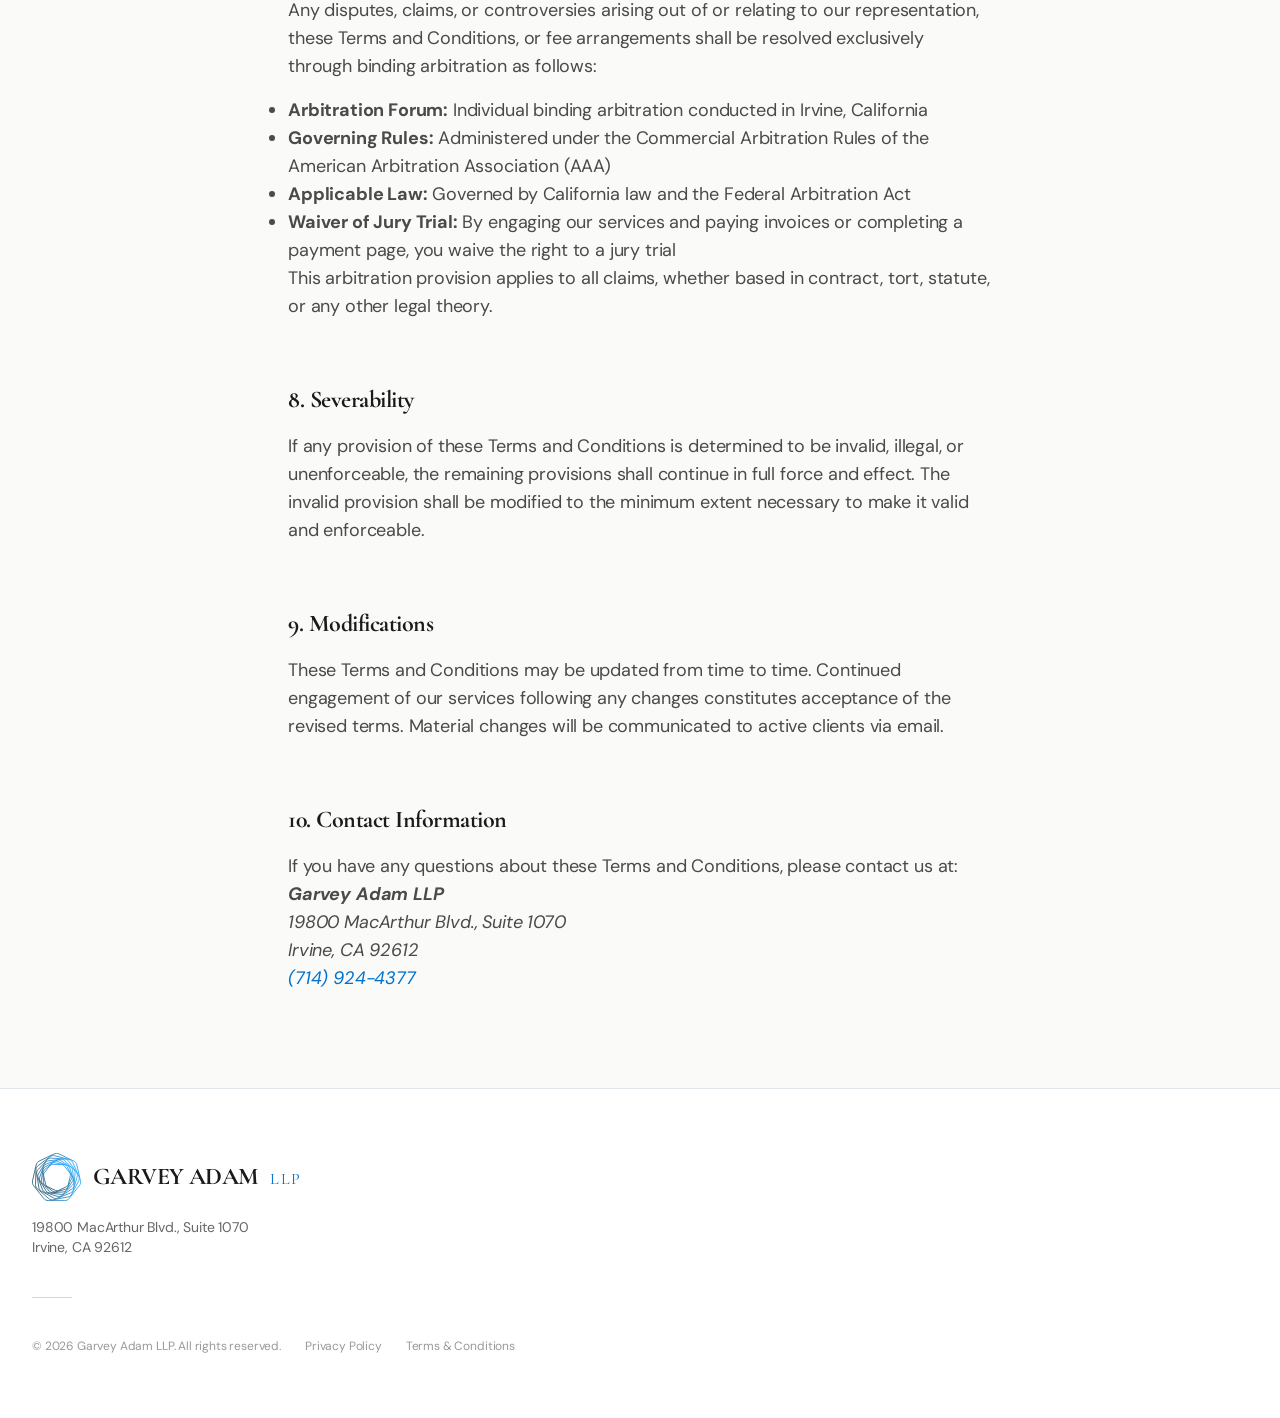
==== commit 8e546da2: "Update terms: payment pages, flat-fee disclosures, government fees Co-Authored-By: Claude Fable 5.2 " ====
--- a/terms.html
+++ b/terms.html
@@ -53,7 +53,7 @@
     <div class="max-w-3xl mx-auto px-5 sm:px-8">
 
       <h1 class="text-4xl sm:text-5xl mb-6">Terms & Conditions</h1>
-      <p class="text-sm uppercase tracking-widest mb-12 text-subdued">Last Updated: January 30, 2026</p>
+      <p class="text-sm uppercase tracking-widest mb-12 text-subdued">Last Updated: November 12, 2026</p>
 
       <div class="space-y-8 text-lg leading-relaxed text-muted">
 
@@ -75,7 +75,10 @@
             <li>Other IP-related matters as agreed in writing</li>
           </ul>
           <p class="mt-4">
-            Each engagement is limited to the specific matter identified in the engagement letter or invoice. Unless expressly agreed in writing, representation does not extend to related or subsequent matters.
+            Each engagement is limited to the specific matter identified in the engagement letter, invoice, or payment page for that engagement. Unless expressly agreed in writing, representation does not extend to related or subsequent matters.
+          </p>
+          <p class="mt-4">
+            Paying an invoice or completing a payment page is your instruction to the firm to proceed with the services described there, and your agreement to these Terms and Conditions. If we determine after payment that we cannot perform those services, for example because of a conflict of interest or because the filing cannot properly be made, we will tell you promptly and refund you as described in Section 2.
           </p>
         </section>
 
@@ -85,14 +88,15 @@
             Our fee arrangements are designed to provide clarity and predictability:
           </p>
           <ul class="list-disc pl-5 space-y-2">
-            <li><strong>Flat Fees:</strong> Most matters are handled on a flat-fee basis as specified in each invoice or engagement letter.</li>
-            <li><strong>Payment Due:</strong> All fees are due upon receipt of invoice and are considered earned when received by the firm.</li>
-            <li><strong>Non-Refundable:</strong> Fees paid for services are generally non-refundable, even if you choose to discontinue representation or become dissatisfied with our services.</li>
-            <li><strong>Not a Retainer:</strong> Unless specifically designated as a retainer in writing, payments constitute earned fees for services to be performed, not advance deposits.</li>
-          </ul>
-          <p class="mt-4">
-            Additional government filing fees, search fees, and third-party costs are billed separately and must be paid in advance before services are rendered.
-          </p>
+            <li><strong>Flat Fees:</strong> Most matters are handled for a flat fee stated in the invoice, payment page, or engagement letter. A flat fee is a fixed price for the services described. It does not change with the time the work takes.</li>
+            <li><strong>Payment Due:</strong> Fees are due on receipt of the invoice or payment page, before work begins.</li>
+            <li><strong>Where Your Flat Fee Is Held:</strong> You have the right to require that a flat fee paid in advance be deposited in an identified client trust account until it is earned. Unless you tell us in writing that you want this, your flat fee will be deposited in the firm's operating account.</li>
+            <li><strong>Refunds:</strong> A flat fee is earned when the services described are completed. If the representation ends, or the services are not completed, you are entitled to a refund of any part of the fee that has not been earned.</li>
+            <li><strong>Flat Fees Over $1,000:</strong> If a flat fee exceeds $1,000, we may ask you to sign a written agreement confirming these terms before the fee is deposited in the firm's operating account.</li>
+            <li><strong>Not a Retainer:</strong> Payments are for the specific services described. They are not a retainer for the firm's general availability.</li>
+            <li><strong>Government Fees and Costs:</strong> Government filing fees and other third-party costs are charged separately, at cost, and must be paid before the filing is made. Amounts collected for these costs are held in the firm's client trust account until paid and are used only for your matter. If a cost is not incurred, or is less than the amount collected, the difference is refunded to you or credited to your next invoice, at your choice.</li>
+            <li><strong>Payment Processing Fee:</strong> Invoices and payment pages include a payment processing fee of 4% of the subtotal.</li>
+          </ul>
         </section>
 
         <section>
@@ -147,7 +151,7 @@
             <li><strong>Arbitration Forum:</strong> Individual binding arbitration conducted in Irvine, California</li>
             <li><strong>Governing Rules:</strong> Administered under the Commercial Arbitration Rules of the American Arbitration Association (AAA)</li>
             <li><strong>Applicable Law:</strong> Governed by California law and the Federal Arbitration Act</li>
-            <li><strong>Waiver of Jury Trial:</strong> By engaging our services and paying invoices, you waive the right to a jury trial</li>
+            <li><strong>Waiver of Jury Trial:</strong> By engaging our services and paying invoices or completing a payment page, you waive the right to a jury trial</li>
           </ul>
           <p class="mt-4">
             This arbitration provision applies to all claims, whether based in contract, tort, statute, or any other legal theory.
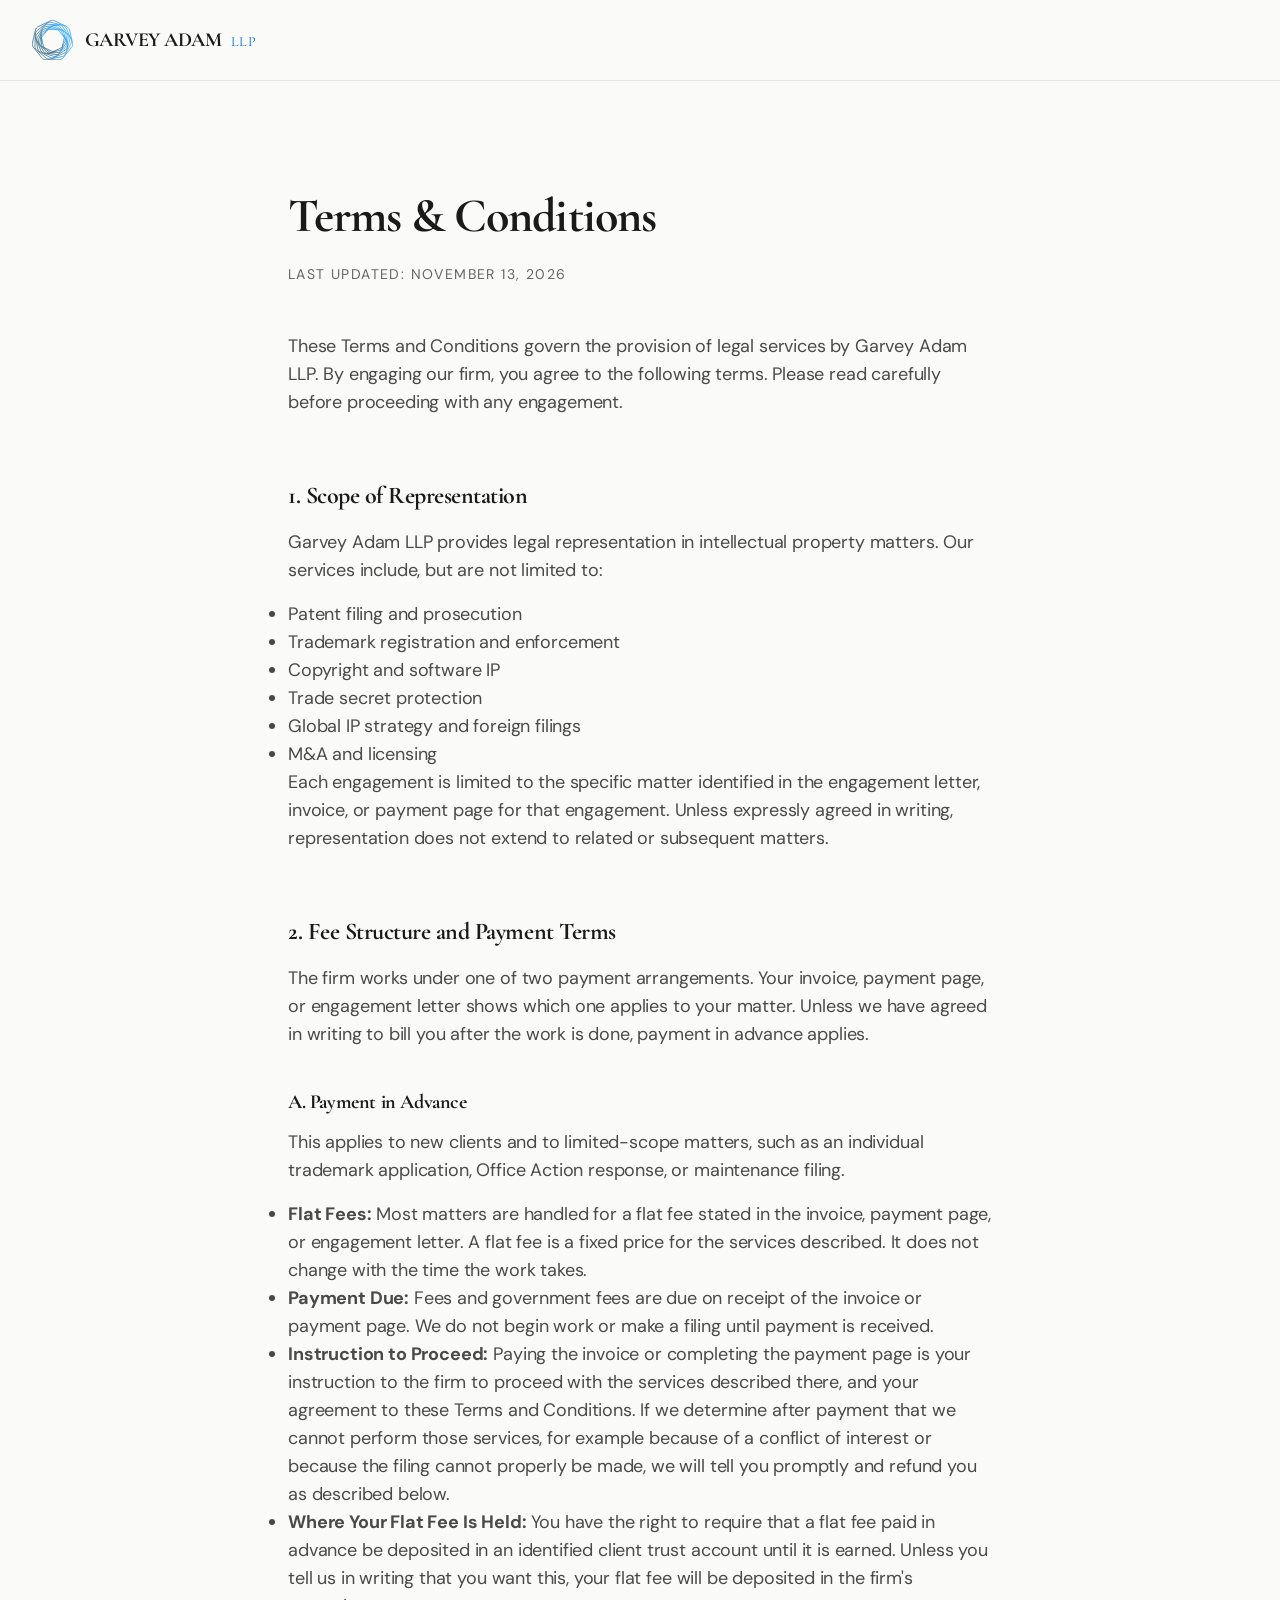
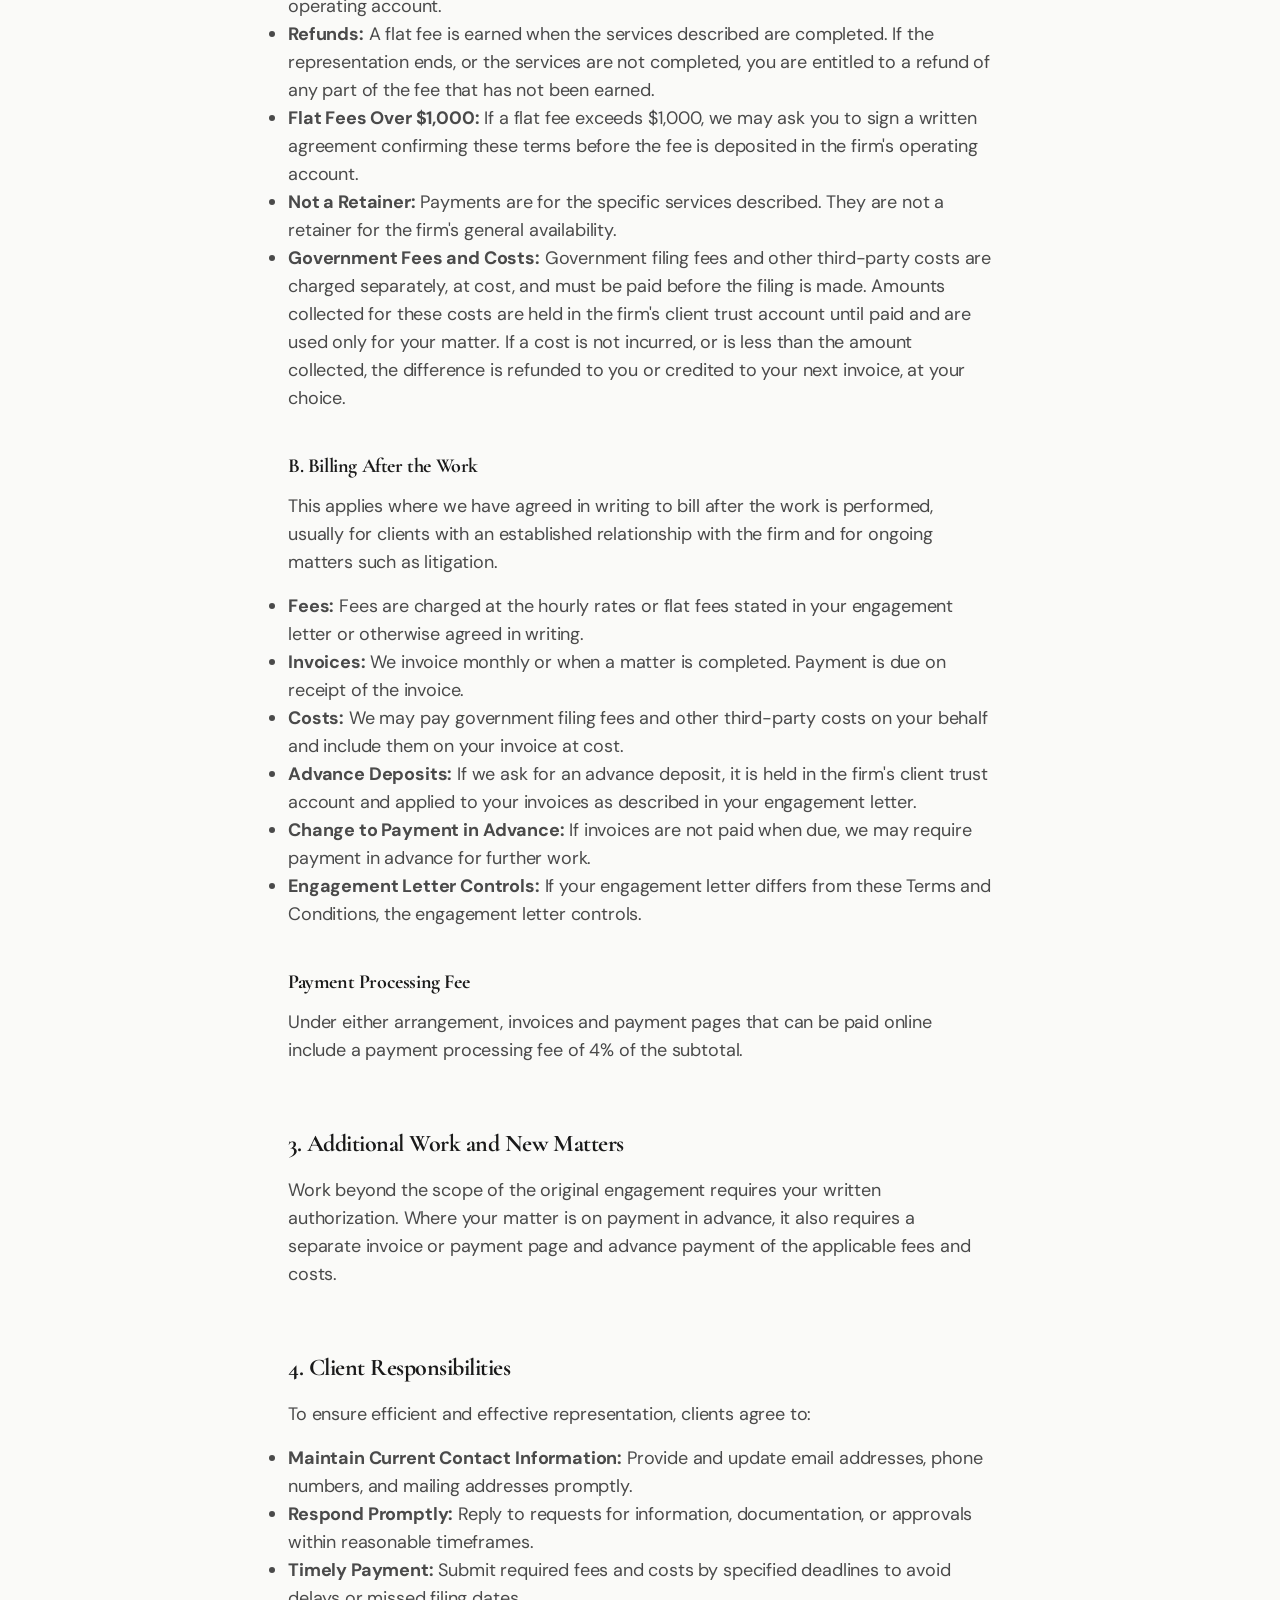
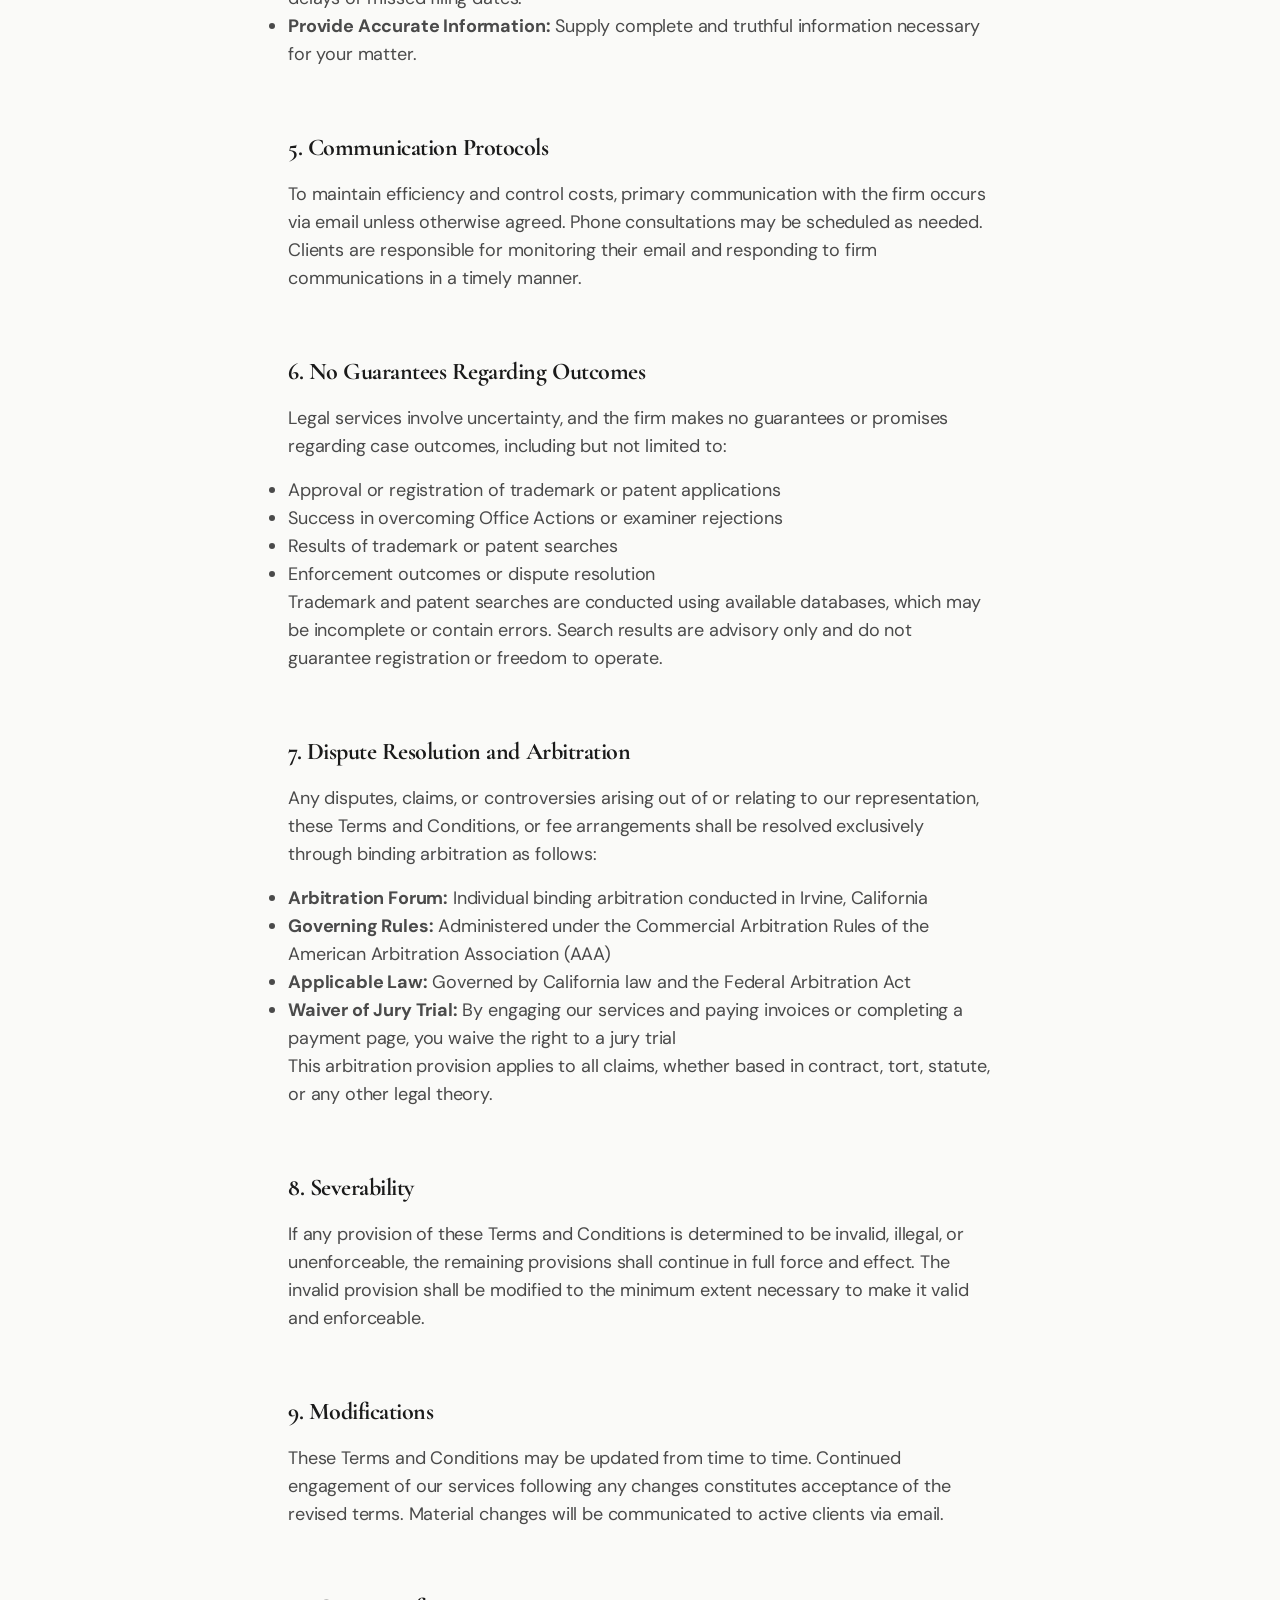
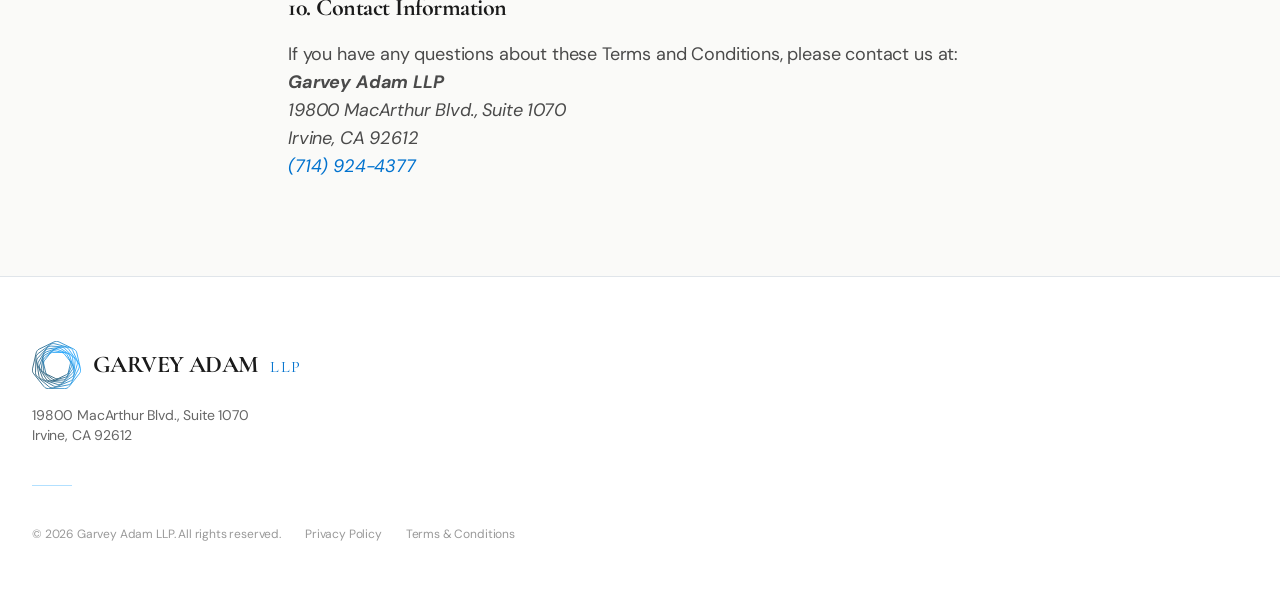
==== commit 23b6b66d: "Update terms: two payment arrangements, scope list, processing fee Co-Authored-By: Claude Fable 5.2 " ====
--- a/terms.html
+++ b/terms.html
@@ -53,7 +53,7 @@
     <div class="max-w-3xl mx-auto px-5 sm:px-8">
 
       <h1 class="text-4xl sm:text-5xl mb-6">Terms & Conditions</h1>
-      <p class="text-sm uppercase tracking-widest mb-12 text-subdued">Last Updated: November 12, 2026</p>
+      <p class="text-sm uppercase tracking-widest mb-12 text-subdued">Last Updated: November 13, 2026</p>
 
       <div class="space-y-8 text-lg leading-relaxed text-muted">
 
@@ -64,45 +64,65 @@
         <section>
           <h2 class="text-2xl font-bold mb-4 mt-16" style="color: var(--charcoal);">1. Scope of Representation</h2>
           <p class="mb-4">
-            Garvey Adam LLP provides limited scope legal representation for specific intellectual property matters. Our services include, but are not limited to:
-          </p>
-          <ul class="list-disc pl-5 space-y-2">
-            <li>Trademark applications filed with the United States Patent and Trademark Office (USPTO)</li>
-            <li>Office Action responses and prosecution</li>
-            <li>Statements of Use and other post-registration filings</li>
-            <li>Revival petitions and maintenance filings</li>
-            <li>Patent applications and prosecution</li>
-            <li>Other IP-related matters as agreed in writing</li>
+            Garvey Adam LLP provides legal representation in intellectual property matters. Our services include, but are not limited to:
+          </p>
+          <ul class="list-disc pl-5 space-y-2">
+            <li>Patent filing and prosecution</li>
+            <li>Trademark registration and enforcement</li>
+            <li>Copyright and software IP</li>
+            <li>Trade secret protection</li>
+            <li>Global IP strategy and foreign filings</li>
+            <li>M&amp;A and licensing</li>
           </ul>
           <p class="mt-4">
             Each engagement is limited to the specific matter identified in the engagement letter, invoice, or payment page for that engagement. Unless expressly agreed in writing, representation does not extend to related or subsequent matters.
           </p>
-          <p class="mt-4">
-            Paying an invoice or completing a payment page is your instruction to the firm to proceed with the services described there, and your agreement to these Terms and Conditions. If we determine after payment that we cannot perform those services, for example because of a conflict of interest or because the filing cannot properly be made, we will tell you promptly and refund you as described in Section 2.
-          </p>
         </section>
 
         <section>
           <h2 class="text-2xl font-bold mb-4 mt-16" style="color: var(--charcoal);">2. Fee Structure and Payment Terms</h2>
           <p class="mb-4">
-            Our fee arrangements are designed to provide clarity and predictability:
+            The firm works under one of two payment arrangements. Your invoice, payment page, or engagement letter shows which one applies to your matter. Unless we have agreed in writing to bill you after the work is done, payment in advance applies.
+          </p>
+
+          <h3 class="text-xl font-bold mb-3 mt-10" style="color: var(--charcoal);">A. Payment in Advance</h3>
+          <p class="mb-4">
+            This applies to new clients and to limited-scope matters, such as an individual trademark application, Office Action response, or maintenance filing.
           </p>
           <ul class="list-disc pl-5 space-y-2">
             <li><strong>Flat Fees:</strong> Most matters are handled for a flat fee stated in the invoice, payment page, or engagement letter. A flat fee is a fixed price for the services described. It does not change with the time the work takes.</li>
-            <li><strong>Payment Due:</strong> Fees are due on receipt of the invoice or payment page, before work begins.</li>
+            <li><strong>Payment Due:</strong> Fees and government fees are due on receipt of the invoice or payment page. We do not begin work or make a filing until payment is received.</li>
+            <li><strong>Instruction to Proceed:</strong> Paying the invoice or completing the payment page is your instruction to the firm to proceed with the services described there, and your agreement to these Terms and Conditions. If we determine after payment that we cannot perform those services, for example because of a conflict of interest or because the filing cannot properly be made, we will tell you promptly and refund you as described below.</li>
             <li><strong>Where Your Flat Fee Is Held:</strong> You have the right to require that a flat fee paid in advance be deposited in an identified client trust account until it is earned. Unless you tell us in writing that you want this, your flat fee will be deposited in the firm's operating account.</li>
             <li><strong>Refunds:</strong> A flat fee is earned when the services described are completed. If the representation ends, or the services are not completed, you are entitled to a refund of any part of the fee that has not been earned.</li>
             <li><strong>Flat Fees Over $1,000:</strong> If a flat fee exceeds $1,000, we may ask you to sign a written agreement confirming these terms before the fee is deposited in the firm's operating account.</li>
             <li><strong>Not a Retainer:</strong> Payments are for the specific services described. They are not a retainer for the firm's general availability.</li>
             <li><strong>Government Fees and Costs:</strong> Government filing fees and other third-party costs are charged separately, at cost, and must be paid before the filing is made. Amounts collected for these costs are held in the firm's client trust account until paid and are used only for your matter. If a cost is not incurred, or is less than the amount collected, the difference is refunded to you or credited to your next invoice, at your choice.</li>
-            <li><strong>Payment Processing Fee:</strong> Invoices and payment pages include a payment processing fee of 4% of the subtotal.</li>
-          </ul>
+          </ul>
+
+          <h3 class="text-xl font-bold mb-3 mt-10" style="color: var(--charcoal);">B. Billing After the Work</h3>
+          <p class="mb-4">
+            This applies where we have agreed in writing to bill after the work is performed, usually for clients with an established relationship with the firm and for ongoing matters such as litigation.
+          </p>
+          <ul class="list-disc pl-5 space-y-2">
+            <li><strong>Fees:</strong> Fees are charged at the hourly rates or flat fees stated in your engagement letter or otherwise agreed in writing.</li>
+            <li><strong>Invoices:</strong> We invoice monthly or when a matter is completed. Payment is due on receipt of the invoice.</li>
+            <li><strong>Costs:</strong> We may pay government filing fees and other third-party costs on your behalf and include them on your invoice at cost.</li>
+            <li><strong>Advance Deposits:</strong> If we ask for an advance deposit, it is held in the firm's client trust account and applied to your invoices as described in your engagement letter.</li>
+            <li><strong>Change to Payment in Advance:</strong> If invoices are not paid when due, we may require payment in advance for further work.</li>
+            <li><strong>Engagement Letter Controls:</strong> If your engagement letter differs from these Terms and Conditions, the engagement letter controls.</li>
+          </ul>
+
+          <h3 class="text-xl font-bold mb-3 mt-10" style="color: var(--charcoal);">Payment Processing Fee</h3>
+          <p>
+            Under either arrangement, invoices and payment pages that can be paid online include a payment processing fee of 4% of the subtotal.
+          </p>
         </section>
 
         <section>
           <h2 class="text-2xl font-bold mb-4 mt-16" style="color: var(--charcoal);">3. Additional Work and New Matters</h2>
           <p>
-            Any work beyond the scope of the original engagement requires a separate written agreement and advance payment. The firm will not incur additional costs, file supplemental documents, or perform work outside the agreed scope without your express written authorization and advance payment of applicable fees.
+            Work beyond the scope of the original engagement requires your written authorization. Where your matter is on payment in advance, it also requires a separate invoice or payment page and advance payment of the applicable fees and costs.
           </p>
         </section>
 
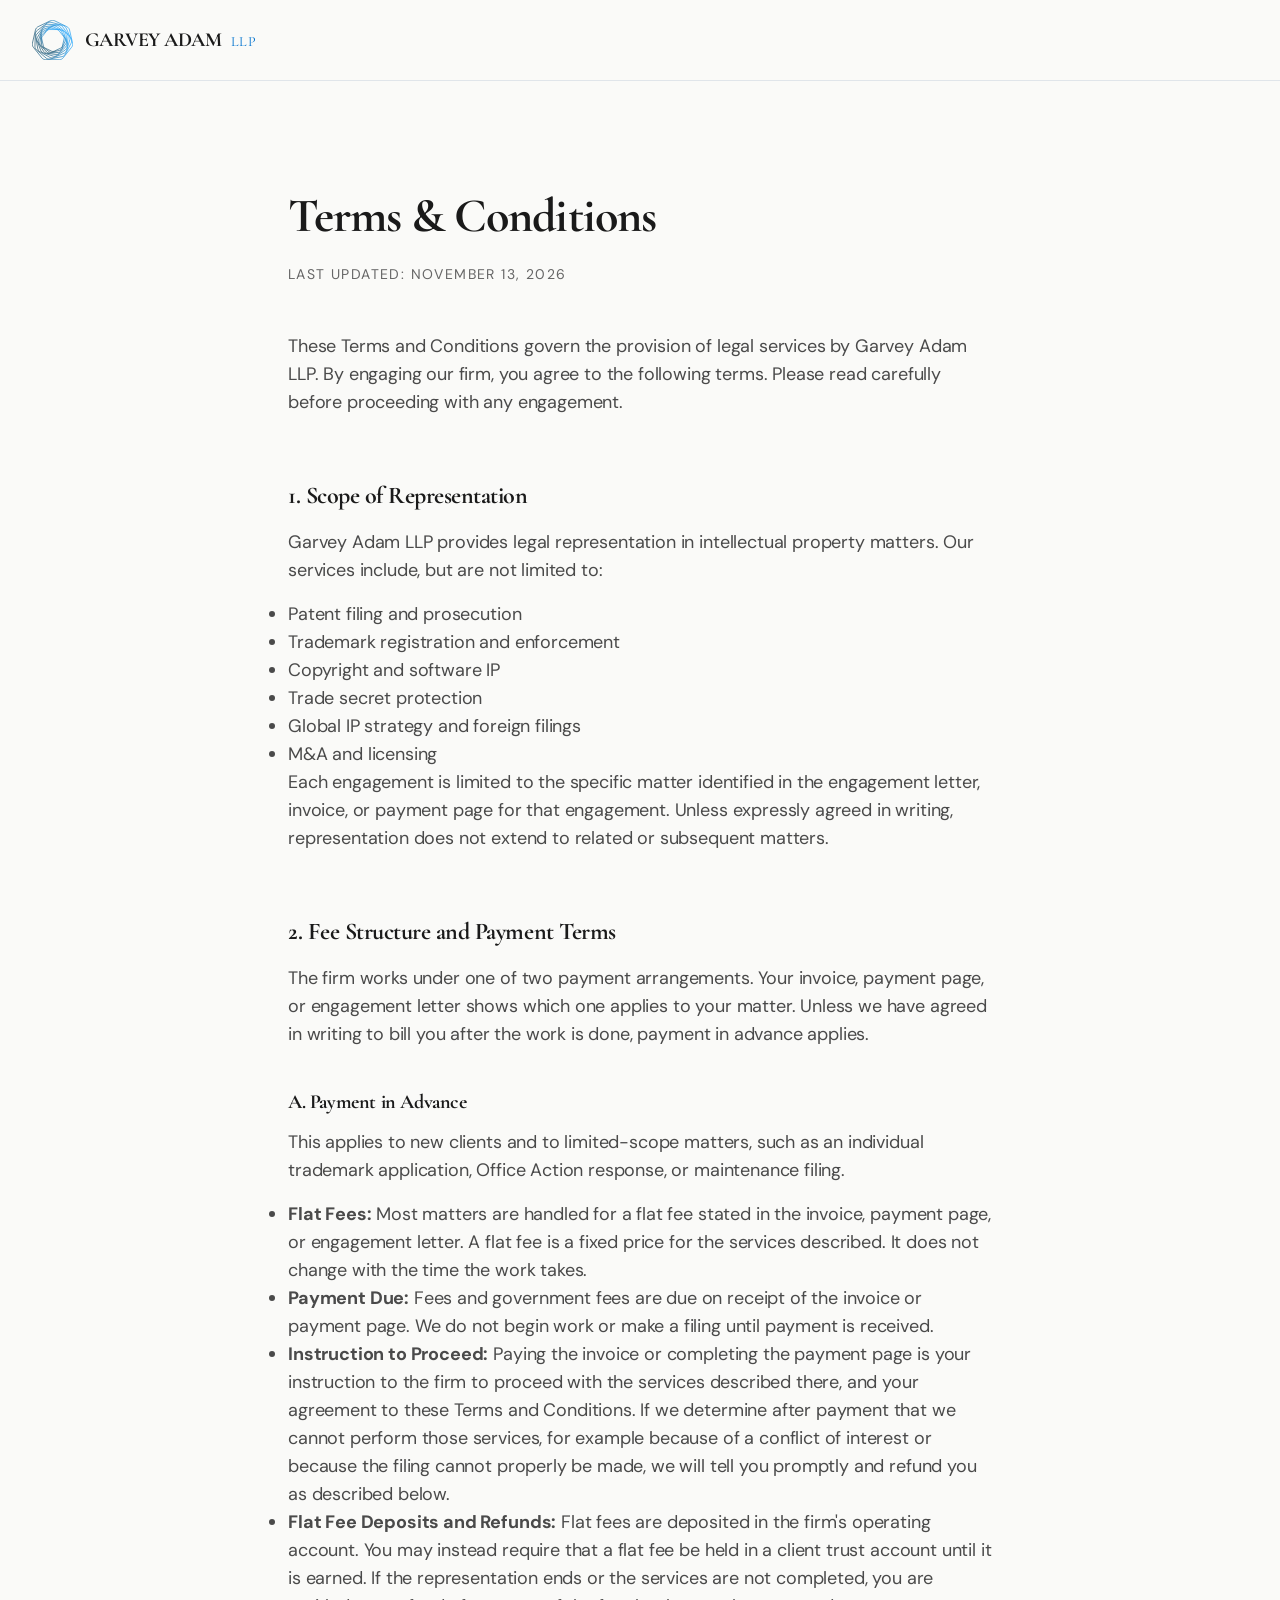
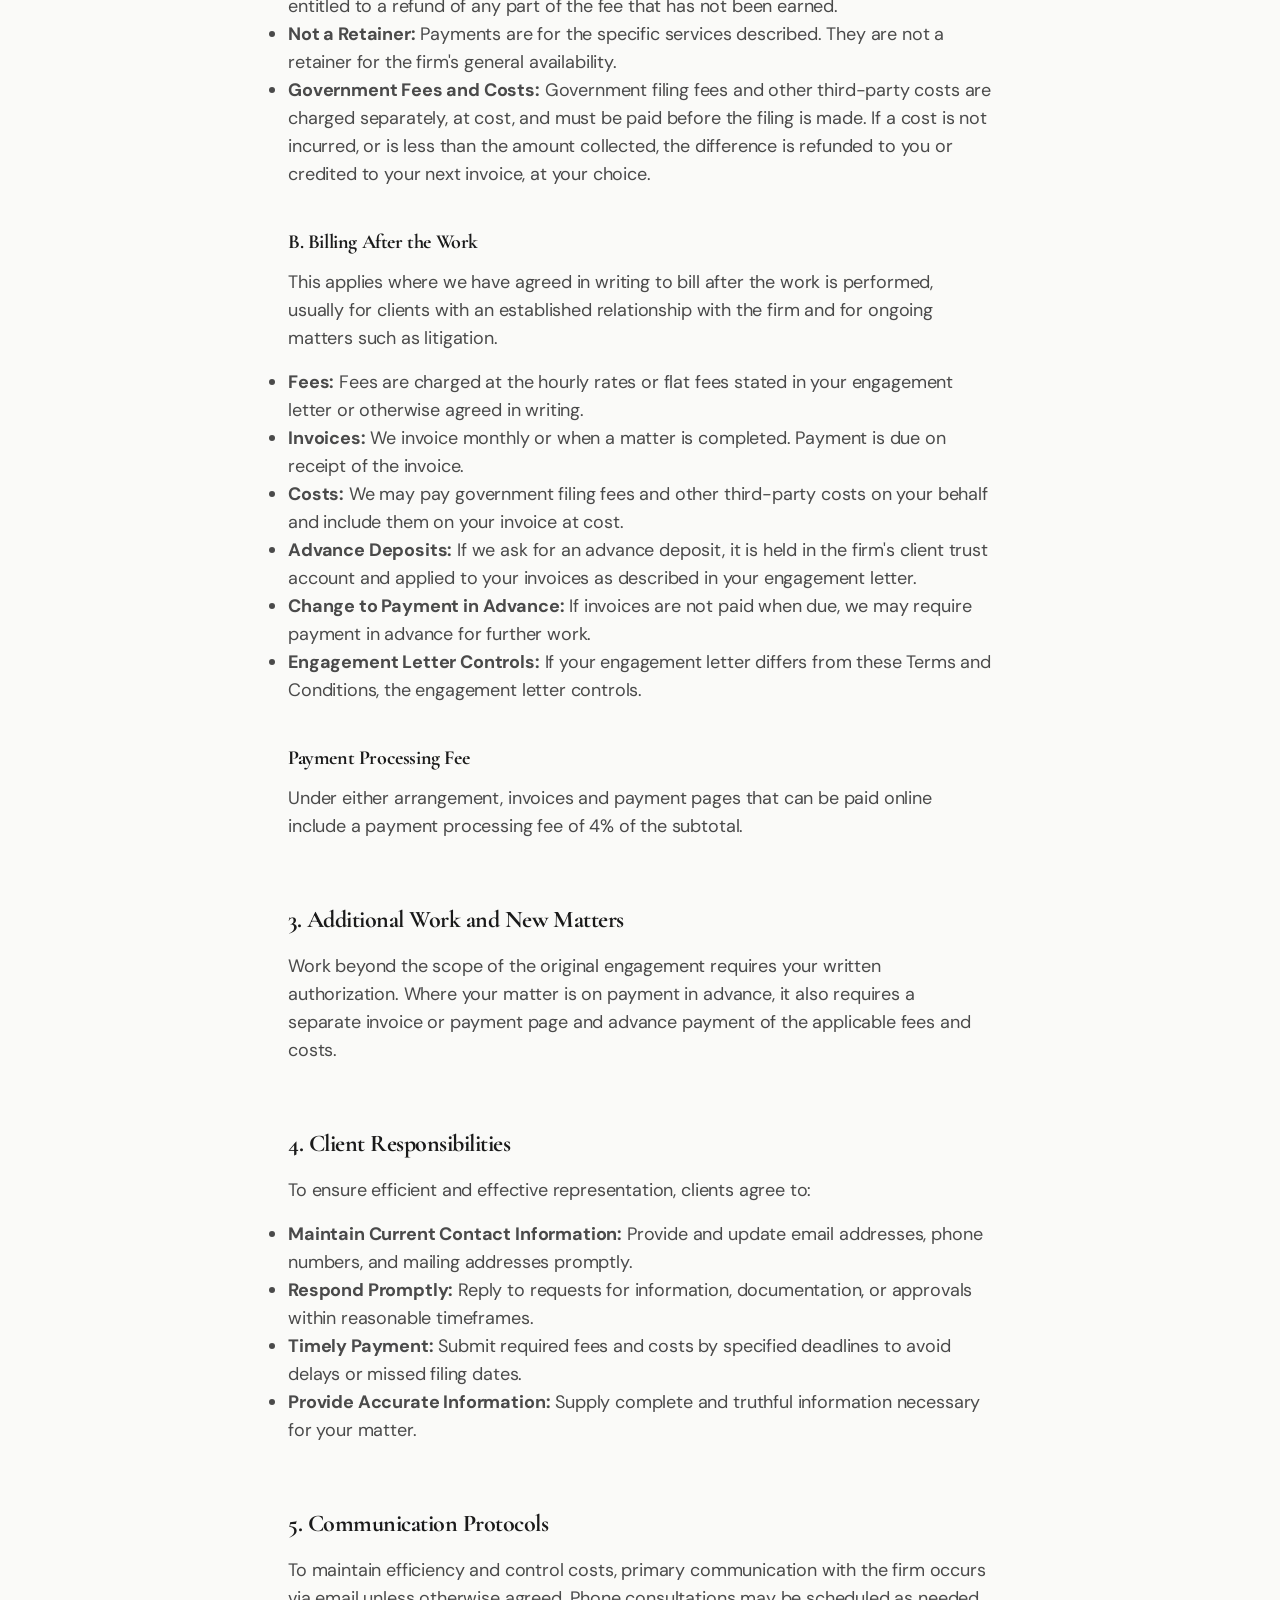
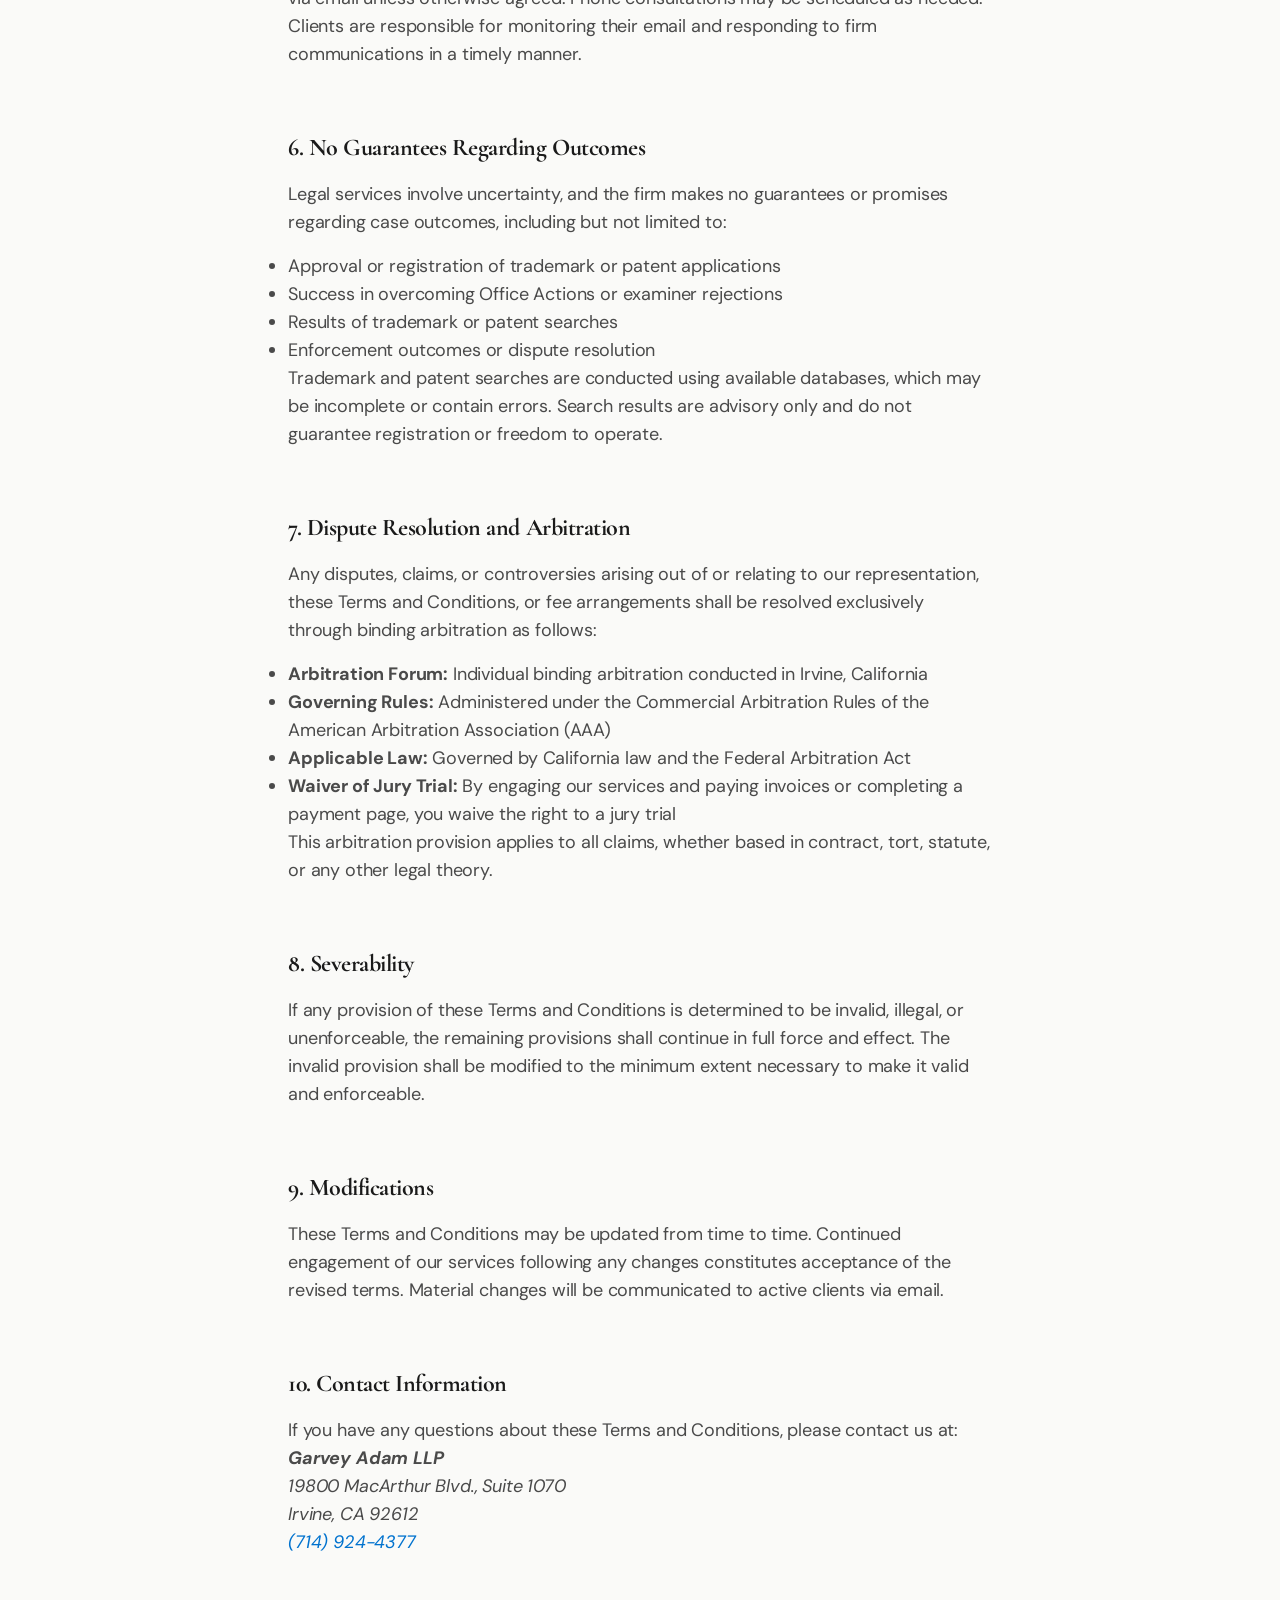
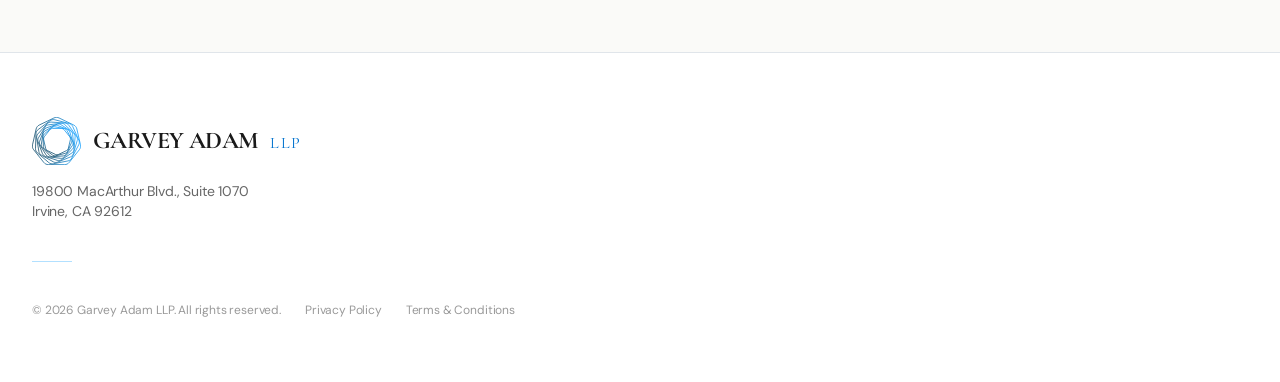
==== commit 9eb42d27: "Terms: single flat-fee bullet, remove trust statement from government fees Co-Authored-By: Claude Fa" ====
--- a/terms.html
+++ b/terms.html
@@ -93,11 +93,9 @@
             <li><strong>Flat Fees:</strong> Most matters are handled for a flat fee stated in the invoice, payment page, or engagement letter. A flat fee is a fixed price for the services described. It does not change with the time the work takes.</li>
             <li><strong>Payment Due:</strong> Fees and government fees are due on receipt of the invoice or payment page. We do not begin work or make a filing until payment is received.</li>
             <li><strong>Instruction to Proceed:</strong> Paying the invoice or completing the payment page is your instruction to the firm to proceed with the services described there, and your agreement to these Terms and Conditions. If we determine after payment that we cannot perform those services, for example because of a conflict of interest or because the filing cannot properly be made, we will tell you promptly and refund you as described below.</li>
-            <li><strong>Where Your Flat Fee Is Held:</strong> You have the right to require that a flat fee paid in advance be deposited in an identified client trust account until it is earned. Unless you tell us in writing that you want this, your flat fee will be deposited in the firm's operating account.</li>
-            <li><strong>Refunds:</strong> A flat fee is earned when the services described are completed. If the representation ends, or the services are not completed, you are entitled to a refund of any part of the fee that has not been earned.</li>
-            <li><strong>Flat Fees Over $1,000:</strong> If a flat fee exceeds $1,000, we may ask you to sign a written agreement confirming these terms before the fee is deposited in the firm's operating account.</li>
+            <li><strong>Flat Fee Deposits and Refunds:</strong> Flat fees are deposited in the firm's operating account. You may instead require that a flat fee be held in a client trust account until it is earned. If the representation ends or the services are not completed, you are entitled to a refund of any part of the fee that has not been earned.</li>
             <li><strong>Not a Retainer:</strong> Payments are for the specific services described. They are not a retainer for the firm's general availability.</li>
-            <li><strong>Government Fees and Costs:</strong> Government filing fees and other third-party costs are charged separately, at cost, and must be paid before the filing is made. Amounts collected for these costs are held in the firm's client trust account until paid and are used only for your matter. If a cost is not incurred, or is less than the amount collected, the difference is refunded to you or credited to your next invoice, at your choice.</li>
+            <li><strong>Government Fees and Costs:</strong> Government filing fees and other third-party costs are charged separately, at cost, and must be paid before the filing is made. If a cost is not incurred, or is less than the amount collected, the difference is refunded to you or credited to your next invoice, at your choice.</li>
           </ul>
 
           <h3 class="text-xl font-bold mb-3 mt-10" style="color: var(--charcoal);">B. Billing After the Work</h3>
